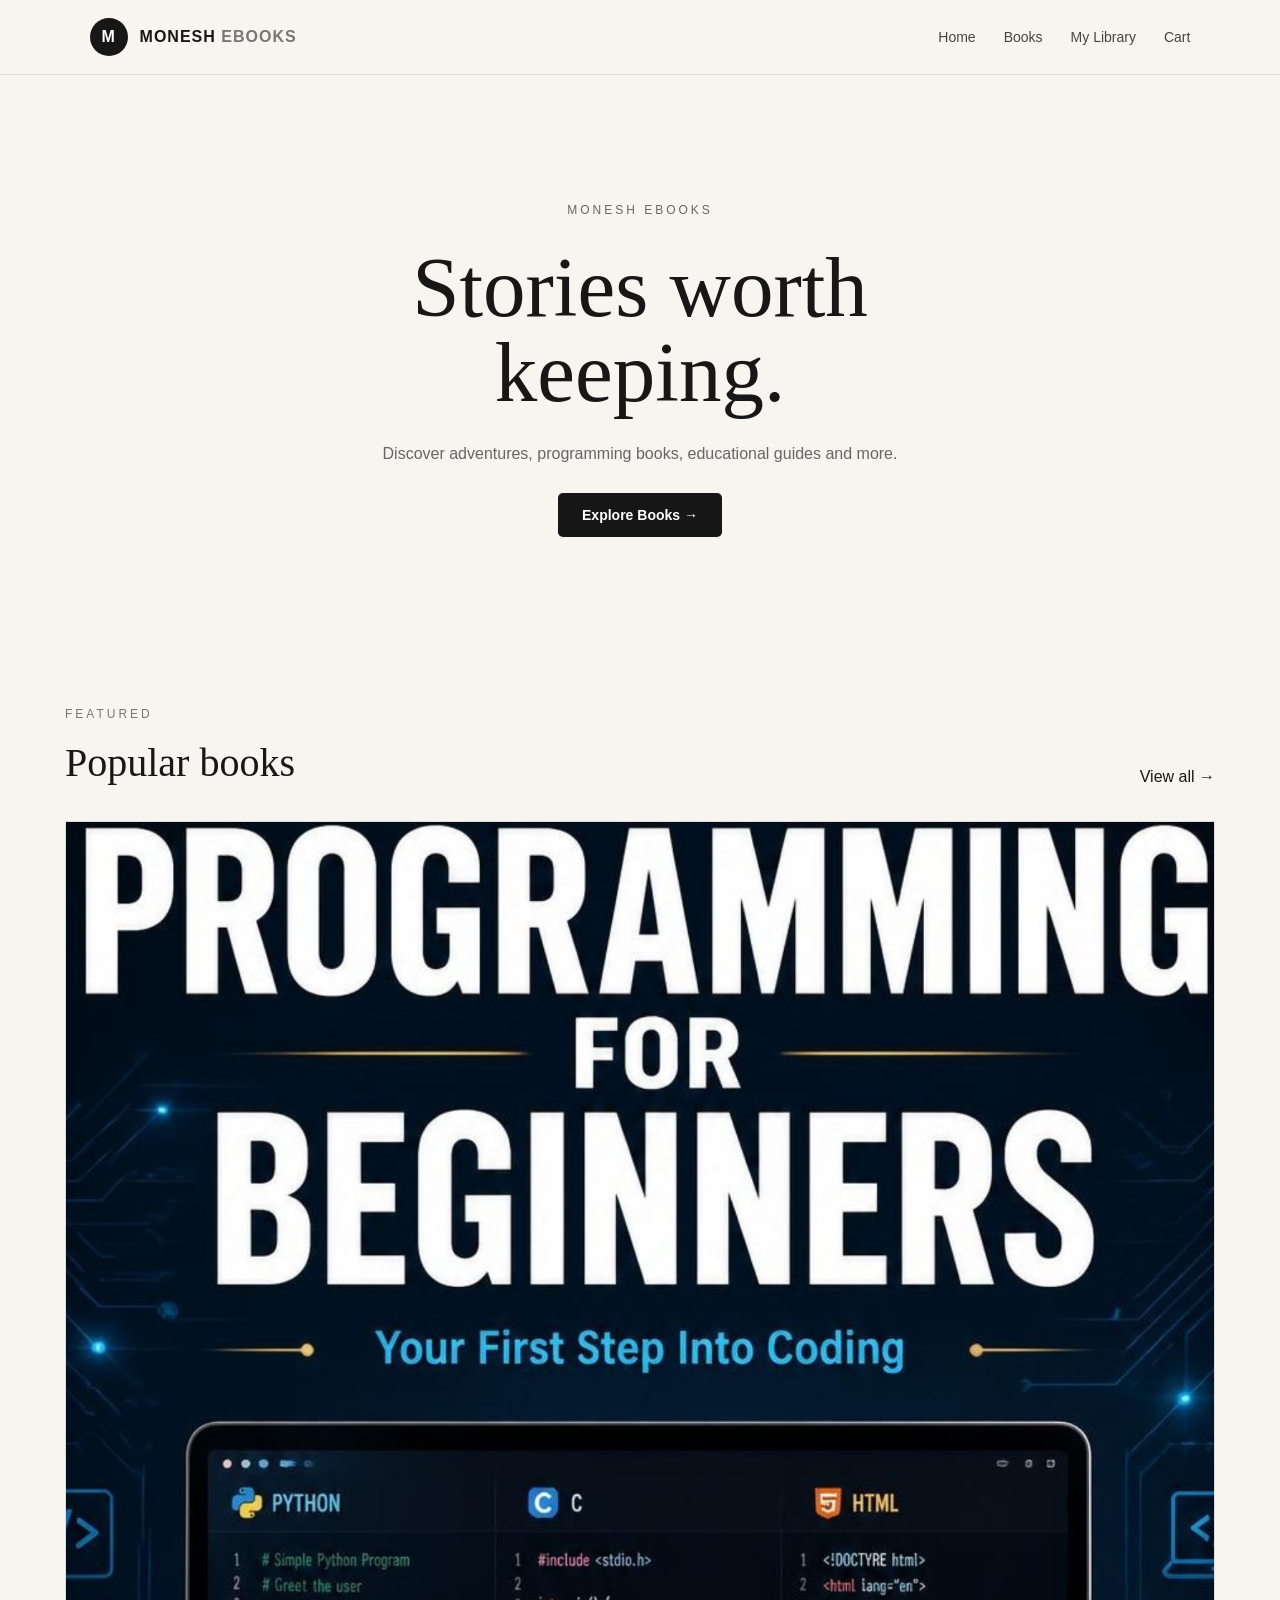
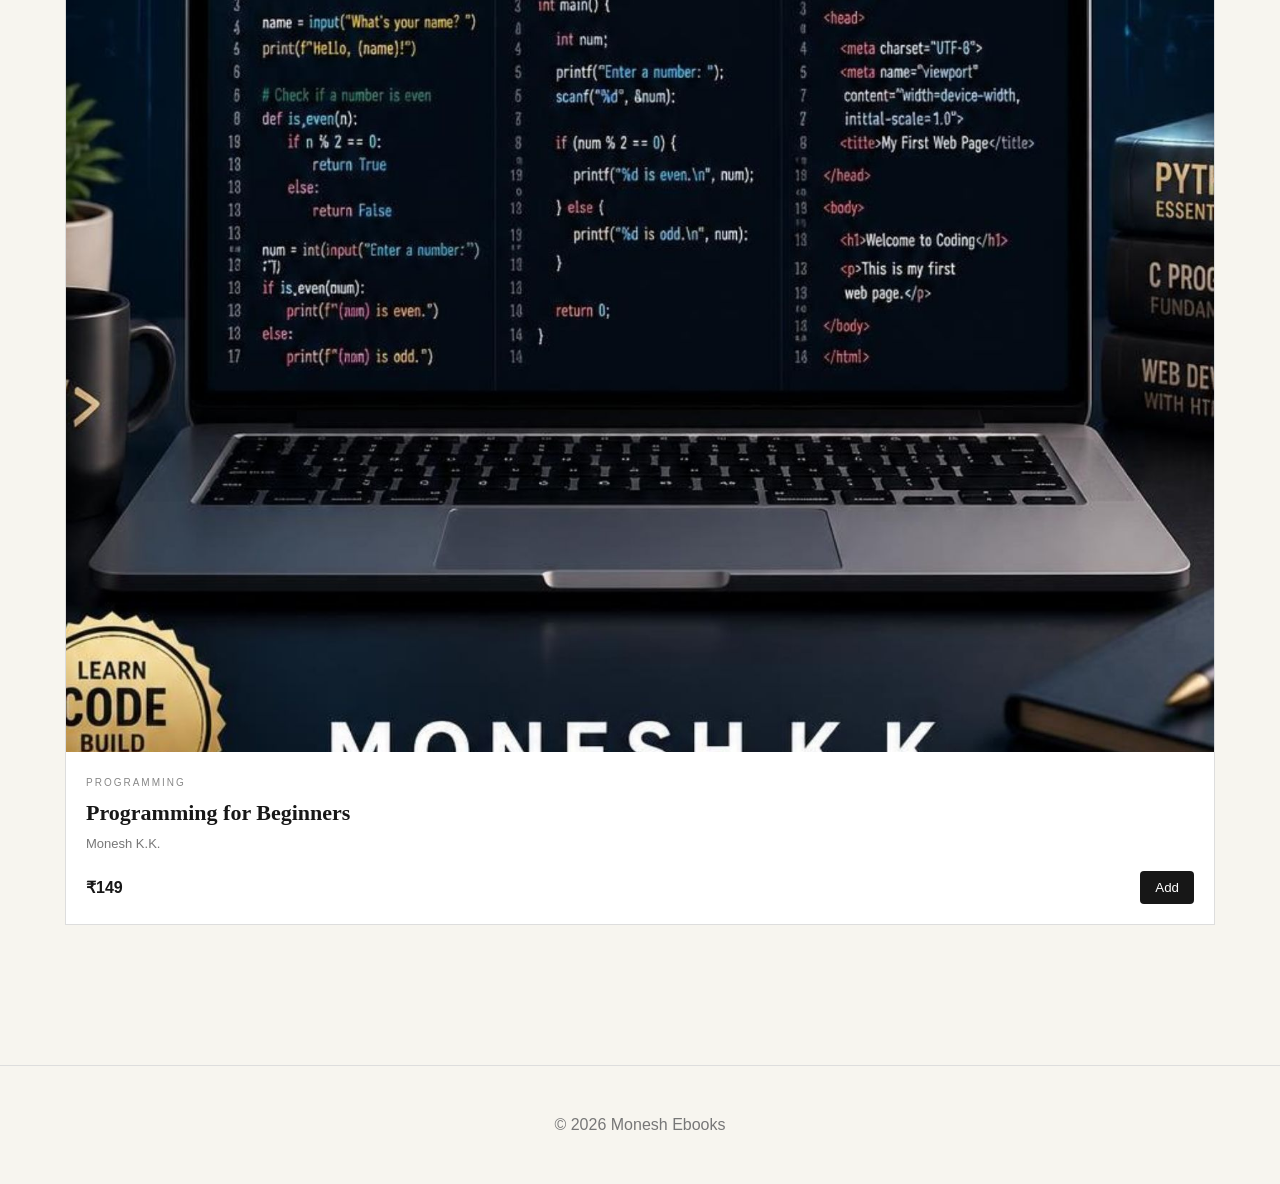
==== index.html @ e044502a "Initial commit" ====
<!DOCTYPE html>

<html lang="en">

<head>

    <meta charset="UTF-8">

    <meta
        name="viewport"
        content="width=device-width, initial-scale=1.0"
    >

    <title>Monesh Ebooks</title>

    <link rel="stylesheet" href="css/style.css">

</head>


<body>


<header class="header">

    <a
        href="index.html"
        class="brand"
    >

        <span class="brand-mark">
            M
        </span>

        <span>
            MONESH <b>EBOOKS</b>
        </span>

    </a>


    <nav class="nav">

    <a href="index.html">
        Home
    </a>

    <a href="books.html">
        Books
    </a>

    <a href="library.html">
        My Library
    </a>

    <a href="cart.html">
        Cart
    </a>

</nav>

</header>


<main>


<section class="hero">

    <div class="container">

        <p class="kicker">
            MONESH EBOOKS
        </p>

        <h1>
            Stories worth<br>
            keeping.
        </h1>

        <p>
            Discover adventures, programming books,
            educational guides and more.
        </p>

        <a
            href="books.html"
            class="btn btn-dark"
        >
            Explore Books →
        </a>

    </div>

</section>


<section class="section">

    <div class="container">

        <div class="section-heading">

            <div>

                <p class="kicker">
                    FEATURED
                </p>

                <h2>
                    Popular books
                </h2>

            </div>

            <a href="books.html">
                View all →
            </a>

        </div>


        <div
            class="book-grid"
            id="featuredBooks"
        ></div>

    </div>

</section>


</main>


<footer class="footer">

    © 2026 Monesh Ebooks

</footer>


<script src="js/data.js"></script>

<script src="js/app.js"></script>


<script>

const featured =
    document.getElementById(
        "featuredBooks"
    );


books
    .slice(0, 4)
    .forEach(book => {

        featured.innerHTML +=
            createBookCard(book);

    });

</script>


</body>

</html>
---- css/style.css ----
* {
    margin: 0;
    padding: 0;
    box-sizing: border-box;
}


body {
    font-family: Arial, Helvetica, sans-serif;
    background: #f7f5ef;
    color: #171717;
}


a {
    text-decoration: none;
    color: inherit;
}


img {
    max-width: 100%;
    display: block;
}


.header {
    height: 75px;
    padding: 0 7%;
    display: flex;
    align-items: center;
    justify-content: space-between;

    background: #f7f5ef;

    border-bottom: 1px solid #ddd;
}


.brand {
    display: flex;
    align-items: center;
    gap: 12px;

    font-size: 16px;
    font-weight: 700;
    letter-spacing: 1px;
}


.brand-mark {
    width: 38px;
    height: 38px;

    display: grid;
    place-items: center;

    background: #171717;
    color: white;

    border-radius: 50%;
}


.brand b {
    color: #777;
}


.nav {
    display: flex;
    gap: 28px;
}


.nav a {
    font-size: 14px;
    color: #444;
}


.nav a:hover {
    color: #000;
}


.container {
    width: min(1150px, 90%);
    margin: auto;
}


.hero {
    padding: 100px 0;
    text-align: center;
}


.kicker {
    font-size: 12px;
    letter-spacing: 3px;
    color: #777;
    margin-bottom: 18px;
}


.hero h1 {
    font-family: Georgia, serif;
    font-size: clamp(45px, 7vw, 85px);
    font-weight: 500;
    line-height: 1;
}


.hero p {
    max-width: 600px;
    margin: 25px auto;
    color: #666;
    line-height: 1.7;
}


.btn {
    display: inline-block;
    padding: 14px 24px;

    border-radius: 5px;

    font-weight: 700;
    font-size: 14px;
}


.btn-dark {
    background: #171717;
    color: white;
}


.btn-light {
    border: 1px solid #ccc;
}


.section {
    padding: 70px 0;
}


.section-heading {
    display: flex;
    justify-content: space-between;
    align-items: end;
    margin-bottom: 35px;
}


.section-heading h2 {
    font-family: Georgia, serif;
    font-size: 40px;
    font-weight: 500;
}


.book-grid {
    display: grid;
    grid-template-columns:
        repeat(auto-fit, minmax(220px, 1fr));

    gap: 30px;
}


.book-card {
    background: white;
    border: 1px solid #ddd;

    transition:
        transform .2s,
        box-shadow .2s;
}


.book-card:hover {
    transform: translateY(-5px);

    box-shadow:
        0 15px 35px rgba(0,0,0,.08);
}


.book-card img {
    width: 100%;
    aspect-ratio: 3 / 4;
    object-fit: cover;
}


.book-info {
    padding: 20px;
}


.category {
    font-size: 10px;
    letter-spacing: 2px;
    text-transform: uppercase;
    color: #888;
}


.book-info h3 {
    font-family: Georgia, serif;
    font-size: 22px;
    margin: 10px 0;
}


.book-info p {
    color: #777;
    font-size: 13px;
}


.book-bottom {
    margin-top: 20px;

    display: flex;
    justify-content: space-between;
    align-items: center;
}


.book-bottom button {
    background: #171717;
    color: white;

    border: none;

    padding: 9px 15px;

    cursor: pointer;

    border-radius: 4px;
}


.page {
    padding: 70px 0;
    min-height: 70vh;
}


.page h1 {
    font-family: Georgia, serif;
    font-size: 55px;
    margin-bottom: 40px;
}


.book-detail {
    display: grid;

    grid-template-columns:
        350px 1fr;

    gap: 60px;
}


.book-detail img {
    width: 100%;
}


.book-detail h1 {
    margin-bottom: 15px;
}


.book-description {
    color: #666;
    line-height: 1.8;
    margin: 25px 0;
}


.price {
    font-size: 32px;
    font-weight: 700;
    margin: 25px 0;
}


.payment-page {
    max-width: 900px;
    margin: auto;
    padding: 70px 20px;
}


.payment-box {
    display: grid;

    grid-template-columns:
        1fr 1fr;

    gap: 40px;

    background: white;

    padding: 40px;

    border: 1px solid #ddd;
}


.payment-book {
    padding-right: 40px;
    border-right: 1px solid #ddd;
}


.payment-book h2 {
    font-family: Georgia, serif;
    font-size: 35px;
    margin: 15px 0;
}


.amount {
    font-size: 35px;
    font-weight: 700;
    margin: 20px 0;
}


.qr-box {
    text-align: center;
}


.qr-box img {
    width: 270px;
    height: 270px;

    object-fit: contain;

    margin: 20px auto;

    border: 8px solid white;

    box-shadow:
        0 10px 30px rgba(0,0,0,.12);
}


.upi-id {
    background: #f1efe8;

    padding: 13px;

    font-size: 13px;

    border-radius: 5px;
}


.payment-form {
    margin-top: 25px;
}


.payment-form label {
    display: block;

    text-align: left;

    font-size: 13px;

    margin-bottom: 8px;
}


.payment-form input {
    width: 100%;

    padding: 14px;

    border: 1px solid #ccc;

    border-radius: 5px;

    margin-bottom: 15px;
}


.payment-form button {
    width: 100%;

    padding: 14px;

    background: #171717;

    color: white;

    border: none;

    border-radius: 5px;

    cursor: pointer;

    font-weight: 700;
}


.cart-item {
    background: white;

    padding: 20px;

    margin-bottom: 15px;

    border: 1px solid #ddd;

    display: flex;

    align-items: center;

    gap: 20px;
}


.cart-item img {
    width: 90px;
    height: 120px;

    object-fit: cover;
}


.cart-total {
    margin-top: 30px;

    padding: 25px;

    background: white;

    border: 1px solid #ddd;

    text-align: right;
}


.empty {
    text-align: center;

    padding: 70px 20px;

    color: #777;
}


.footer {
    padding: 50px 7%;

    border-top: 1px solid #ddd;

    margin-top: 70px;

    color: #777;

    text-align: center;
}


@media(max-width:700px) {

    .header {
        padding: 0 5%;
    }


    .nav {
        display: none;
    }


    .hero {
        padding: 70px 0;
    }


    .book-detail {
        grid-template-columns: 1fr;
    }


    .payment-box {
        grid-template-columns: 1fr;
    }


    .payment-book {
        border-right: none;

        border-bottom: 1px solid #ddd;

        padding-right: 0;

        padding-bottom: 30px;
    }


    .page h1 {
        font-size: 42px;
    }

}
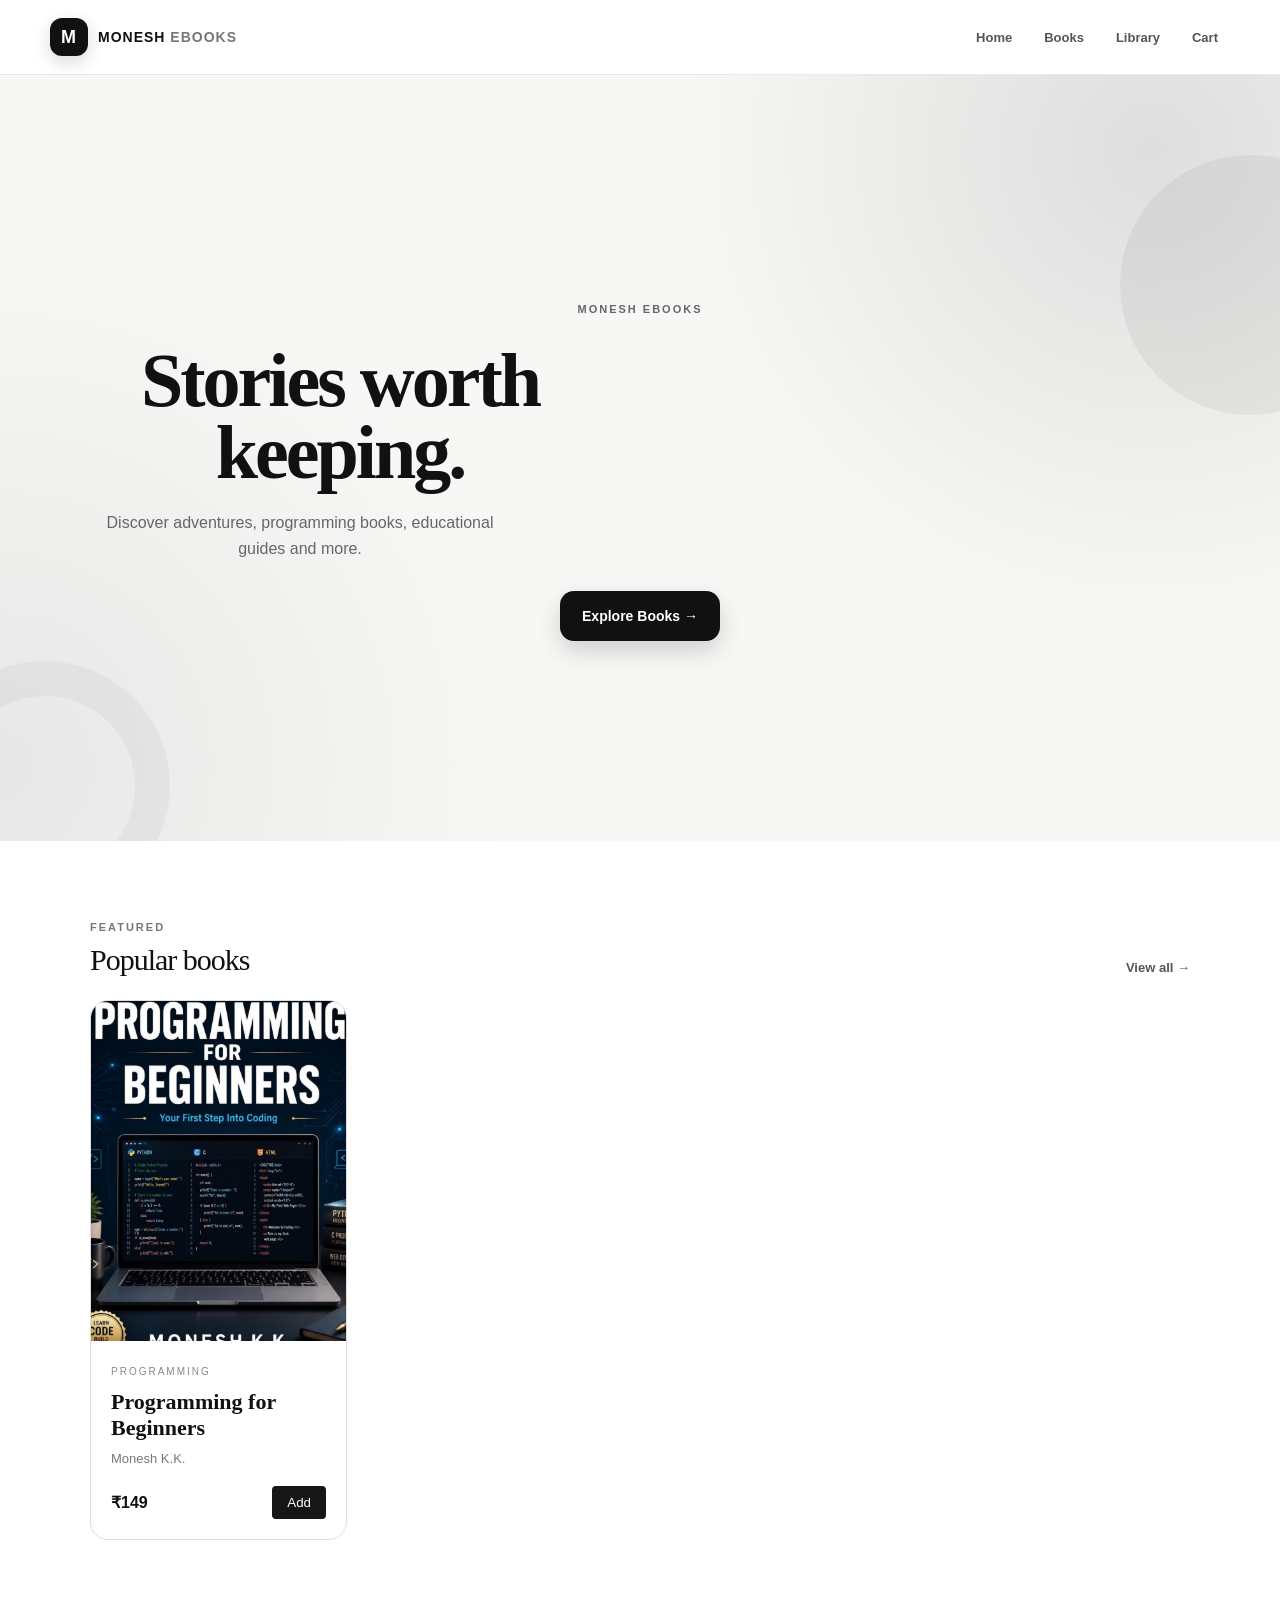
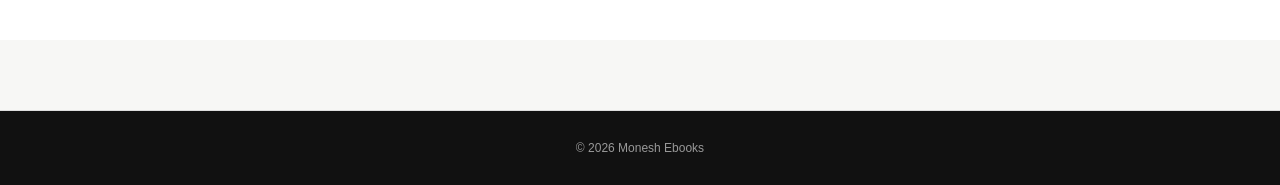
==== commit 8f8b205a: "Update index.html" ====
--- a/index.html
+++ b/index.html
@@ -1,5 +1,4 @@
 <!DOCTYPE html>
-
 <html lang="en">
 
 <head>
@@ -8,18 +7,562 @@
 
     <meta
         name="viewport"
-        content="width=device-width, initial-scale=1.0"
+        content="width=device-width, initial-scale=1.0, maximum-scale=1.0, user-scalable=no"
     >
 
+    <meta
+        name="theme-color"
+        content="#111111"
+    >
+
+    <meta
+        name="description"
+        content="Monesh Ebooks - Discover stories, programming books, educational guides and more."
+    >
+
     <title>Monesh Ebooks</title>
 
     <link rel="stylesheet" href="css/style.css">
 
+    <style>
+
+        /* ================================
+           MOBILE-FIRST HOME PAGE
+        ================================= */
+
+        * {
+            box-sizing: border-box;
+        }
+
+        html {
+            scroll-behavior: smooth;
+        }
+
+        body {
+            margin: 0;
+            font-family:
+                Inter,
+                -apple-system,
+                BlinkMacSystemFont,
+                "Segoe UI",
+                sans-serif;
+
+            background: #f7f7f5;
+            color: #111;
+        }
+
+        a {
+            text-decoration: none;
+            color: inherit;
+        }
+
+        img {
+            max-width: 100%;
+            display: block;
+        }
+
+
+        /* ================================
+           HEADER
+        ================================= */
+
+        .header {
+            position: sticky;
+            top: 0;
+            z-index: 1000;
+
+            width: 100%;
+
+            display: flex;
+            align-items: center;
+            justify-content: space-between;
+
+            padding: 14px 18px;
+
+            background: rgba(255, 255, 255, 0.92);
+
+            backdrop-filter: blur(18px);
+            -webkit-backdrop-filter: blur(18px);
+
+            border-bottom: 1px solid #e9e9e9;
+        }
+
+
+        .brand {
+            display: flex;
+            align-items: center;
+            gap: 10px;
+
+            font-size: 14px;
+            font-weight: 800;
+            letter-spacing: 1px;
+        }
+
+
+        .brand b {
+            font-weight: 900;
+        }
+
+
+        .brand-mark {
+            width: 38px;
+            height: 38px;
+
+            display: flex;
+            align-items: center;
+            justify-content: center;
+
+            background: #111;
+            color: white;
+
+            border-radius: 12px;
+
+            font-size: 18px;
+            font-weight: 900;
+
+            box-shadow:
+                0 6px 18px rgba(0, 0, 0, 0.15);
+        }
+
+
+        /* ================================
+           NAVIGATION
+        ================================= */
+
+        .nav {
+            display: flex;
+            align-items: center;
+            gap: 5px;
+        }
+
+
+        .nav a {
+            display: none;
+
+            padding: 9px 12px;
+
+            border-radius: 10px;
+
+            font-size: 13px;
+            font-weight: 600;
+
+            color: #555;
+
+            transition: 0.2s ease;
+        }
+
+
+        .nav a:hover {
+            background: #f0f0f0;
+            color: #111;
+        }
+
+
+        /* Show only important mobile links */
+
+        .nav a:nth-child(1),
+        .nav a:nth-child(2) {
+            display: block;
+        }
+
+
+        /* ================================
+           HERO
+        ================================= */
+
+        .hero {
+            position: relative;
+
+            overflow: hidden;
+
+            min-height: 520px;
+
+            display: flex;
+            align-items: center;
+
+            background:
+                radial-gradient(
+                    circle at 90% 10%,
+                    #dedede 0,
+                    transparent 35%
+                ),
+                radial-gradient(
+                    circle at 0% 90%,
+                    #e7e7e7 0,
+                    transparent 35%
+                ),
+                #f7f7f5;
+        }
+
+
+        .hero::before {
+            content: "";
+
+            position: absolute;
+
+            width: 260px;
+            height: 260px;
+
+            right: -100px;
+            top: 80px;
+
+            border-radius: 50%;
+
+            background: #111;
+
+            opacity: 0.05;
+        }
+
+
+        .hero::after {
+            content: "";
+
+            position: absolute;
+
+            width: 180px;
+            height: 180px;
+
+            left: -80px;
+            bottom: -70px;
+
+            border-radius: 50%;
+
+            border: 35px solid #111;
+
+            opacity: 0.04;
+        }
+
+
+        .hero .container {
+            position: relative;
+            z-index: 2;
+
+            width: 100%;
+
+            padding: 60px 22px;
+        }
+
+
+        .kicker {
+            margin: 0 0 12px;
+
+            font-size: 11px;
+            font-weight: 900;
+
+            letter-spacing: 2px;
+
+            color: #777;
+        }
+
+
+        .hero h1 {
+            margin: 0;
+
+            max-width: 500px;
+
+            font-size: clamp(44px, 12vw, 76px);
+
+            line-height: 0.95;
+
+            letter-spacing: -3px;
+
+            font-weight: 900;
+        }
+
+
+        .hero p:not(.kicker) {
+            max-width: 420px;
+
+            margin: 22px 0 28px;
+
+            font-size: 16px;
+
+            line-height: 1.65;
+
+            color: #666;
+        }
+
+
+        /* ================================
+           BUTTON
+        ================================= */
+
+        .btn {
+            display: inline-flex;
+
+            align-items: center;
+            justify-content: center;
+
+            min-height: 50px;
+
+            padding: 0 22px;
+
+            border-radius: 14px;
+
+            font-size: 14px;
+            font-weight: 800;
+
+            transition:
+                transform 0.2s ease,
+                box-shadow 0.2s ease;
+        }
+
+
+        .btn-dark {
+            background: #111;
+            color: #fff;
+
+            box-shadow:
+                0 10px 25px rgba(0, 0, 0, 0.16);
+        }
+
+
+        .btn:active {
+            transform: scale(0.96);
+        }
+
+
+        /* ================================
+           SECTION
+        ================================= */
+
+        .section {
+            padding: 55px 0 70px;
+
+            background: #fff;
+        }
+
+
+        .container {
+            width: 100%;
+            max-width: 1200px;
+
+            margin: auto;
+
+            padding-left: 18px;
+            padding-right: 18px;
+        }
+
+
+        .section-heading {
+            display: flex;
+
+            align-items: flex-end;
+            justify-content: space-between;
+
+            gap: 15px;
+
+            margin-bottom: 25px;
+        }
+
+
+        .section-heading h2 {
+            margin: 0;
+
+            font-size: 30px;
+
+            letter-spacing: -1px;
+
+            line-height: 1;
+        }
+
+
+        .section-heading > a {
+            flex-shrink: 0;
+
+            font-size: 13px;
+            font-weight: 800;
+
+            color: #555;
+        }
+
+
+        /* ================================
+           BOOK GRID
+        ================================= */
+
+        .book-grid {
+            display: grid;
+
+            grid-template-columns:
+                repeat(2, minmax(0, 1fr));
+
+            gap: 14px;
+        }
+
+
+        /* ================================
+           BOOK CARD
+        ================================= */
+
+        .book-grid > * {
+            min-width: 0;
+
+            border-radius: 18px;
+
+            overflow: hidden;
+
+            transition:
+                transform 0.25s ease,
+                box-shadow 0.25s ease;
+        }
+
+
+        .book-grid > *:active {
+            transform: scale(0.97);
+        }
+
+
+        /* ================================
+           FOOTER
+        ================================= */
+
+        .footer {
+            padding: 30px 18px;
+
+            text-align: center;
+
+            background: #111;
+
+            color: #999;
+
+            font-size: 12px;
+        }
+
+
+        /* ================================
+           TABLET
+        ================================= */
+
+        @media (min-width: 600px) {
+
+            .header {
+                padding: 16px 28px;
+            }
+
+            .nav {
+                gap: 8px;
+            }
+
+            .nav a {
+                display: block;
+            }
+
+            .hero {
+                min-height: 600px;
+            }
+
+            .hero .container {
+                padding: 80px 35px;
+            }
+
+            .container {
+                padding-left: 28px;
+                padding-right: 28px;
+            }
+
+            .book-grid {
+                grid-template-columns:
+                    repeat(3, minmax(0, 1fr));
+
+                gap: 20px;
+            }
+
+        }
+
+
+        /* ================================
+           DESKTOP
+        ================================= */
+
+        @media (min-width: 900px) {
+
+            .header {
+                padding: 18px 50px;
+            }
+
+            .hero .container {
+                padding: 100px 50px;
+            }
+
+            .container {
+                padding-left: 50px;
+                padding-right: 50px;
+            }
+
+            .book-grid {
+                grid-template-columns:
+                    repeat(4, minmax(0, 1fr));
+
+                gap: 24px;
+            }
+
+            .section {
+                padding-top: 80px;
+                padding-bottom: 100px;
+            }
+
+        }
+
+
+        /* ================================
+           SMALL PHONES
+        ================================= */
+
+        @media (max-width: 380px) {
+
+            .header {
+                padding: 12px 14px;
+            }
+
+            .brand {
+                font-size: 12px;
+            }
+
+            .brand-mark {
+                width: 34px;
+                height: 34px;
+            }
+
+            .nav a {
+                padding: 8px;
+                font-size: 12px;
+            }
+
+            .hero .container {
+                padding: 55px 18px;
+            }
+
+            .hero h1 {
+                font-size: 43px;
+                letter-spacing: -2px;
+            }
+
+            .hero p:not(.kicker) {
+                font-size: 14px;
+            }
+
+            .section-heading h2 {
+                font-size: 26px;
+            }
+
+            .book-grid {
+                gap: 10px;
+            }
+
+        }
+
+    </style>
+
 </head>
 
 
 <body>
 
+
+<!-- ================================
+     HEADER
+================================= -->
 
 <header class="header">
 
@@ -41,104 +584,128 @@
 
     <nav class="nav">
 
-    <a href="index.html">
-        Home
-    </a>
-
-    <a href="books.html">
-        Books
-    </a>
-
-    <a href="library.html">
-        My Library
-    </a>
-
-    <a href="cart.html">
-        Cart
-    </a>
-
-</nav>
+        <a href="index.html">
+            Home
+        </a>
+
+        <a href="books.html">
+            Books
+        </a>
+
+        <a href="library.html">
+            Library
+        </a>
+
+        <a href="cart.html">
+            Cart
+        </a>
+
+    </nav>
 
 </header>
 
 
+<!-- ================================
+     MAIN
+================================= -->
+
 <main>
 
 
-<section class="hero">
-
-    <div class="container">
-
-        <p class="kicker">
-            MONESH EBOOKS
-        </p>
-
-        <h1>
-            Stories worth<br>
-            keeping.
-        </h1>
-
-        <p>
-            Discover adventures, programming books,
-            educational guides and more.
-        </p>
-
-        <a
-            href="books.html"
-            class="btn btn-dark"
-        >
-            Explore Books →
-        </a>
-
-    </div>
-
-</section>
-
-
-<section class="section">
-
-    <div class="container">
-
-        <div class="section-heading">
-
-            <div>
-
-                <p class="kicker">
-                    FEATURED
-                </p>
-
-                <h2>
-                    Popular books
-                </h2>
+    <!-- HERO -->
+
+    <section class="hero">
+
+        <div class="container">
+
+            <p class="kicker">
+                MONESH EBOOKS
+            </p>
+
+
+            <h1>
+                Stories worth<br>
+                keeping.
+            </h1>
+
+
+            <p>
+                Discover adventures, programming books,
+                educational guides and more.
+            </p>
+
+
+            <a
+                href="books.html"
+                class="btn btn-dark"
+            >
+                Explore Books →
+            </a>
+
+        </div>
+
+    </section>
+
+
+
+    <!-- FEATURED BOOKS -->
+
+    <section class="section">
+
+        <div class="container">
+
+
+            <div class="section-heading">
+
+                <div>
+
+                    <p class="kicker">
+                        FEATURED
+                    </p>
+
+                    <h2>
+                        Popular books
+                    </h2>
+
+                </div>
+
+
+                <a href="books.html">
+                    View all →
+                </a>
 
             </div>
 
-            <a href="books.html">
-                View all →
-            </a>
+
+            <div
+                class="book-grid"
+                id="featuredBooks"
+            ></div>
+
 
         </div>
 
-
-        <div
-            class="book-grid"
-            id="featuredBooks"
-        ></div>
-
-    </div>
-
-</section>
+    </section>
 
 
 </main>
 
 
+<!-- ================================
+     FOOTER
+================================= -->
+
 <footer class="footer">
 
     © 2026 Monesh Ebooks
 
 </footer>
 
+
+
+<!-- ================================
+     JAVASCRIPT
+================================= -->
 
 <script src="js/data.js"></script>
 
@@ -153,18 +720,25 @@
     );
 
 
-books
-    .slice(0, 4)
-    .forEach(book => {
-
-        featured.innerHTML +=
-            createBookCard(book);
-
-    });
+if (
+    typeof books !== "undefined" &&
+    typeof createBookCard === "function"
+) {
+
+    books
+        .slice(0, 4)
+        .forEach(book => {
+
+            featured.innerHTML +=
+                createBookCard(book);
+
+        });
+
+}
 
 </script>
 
 
 </body>
 
-</html>+</html>
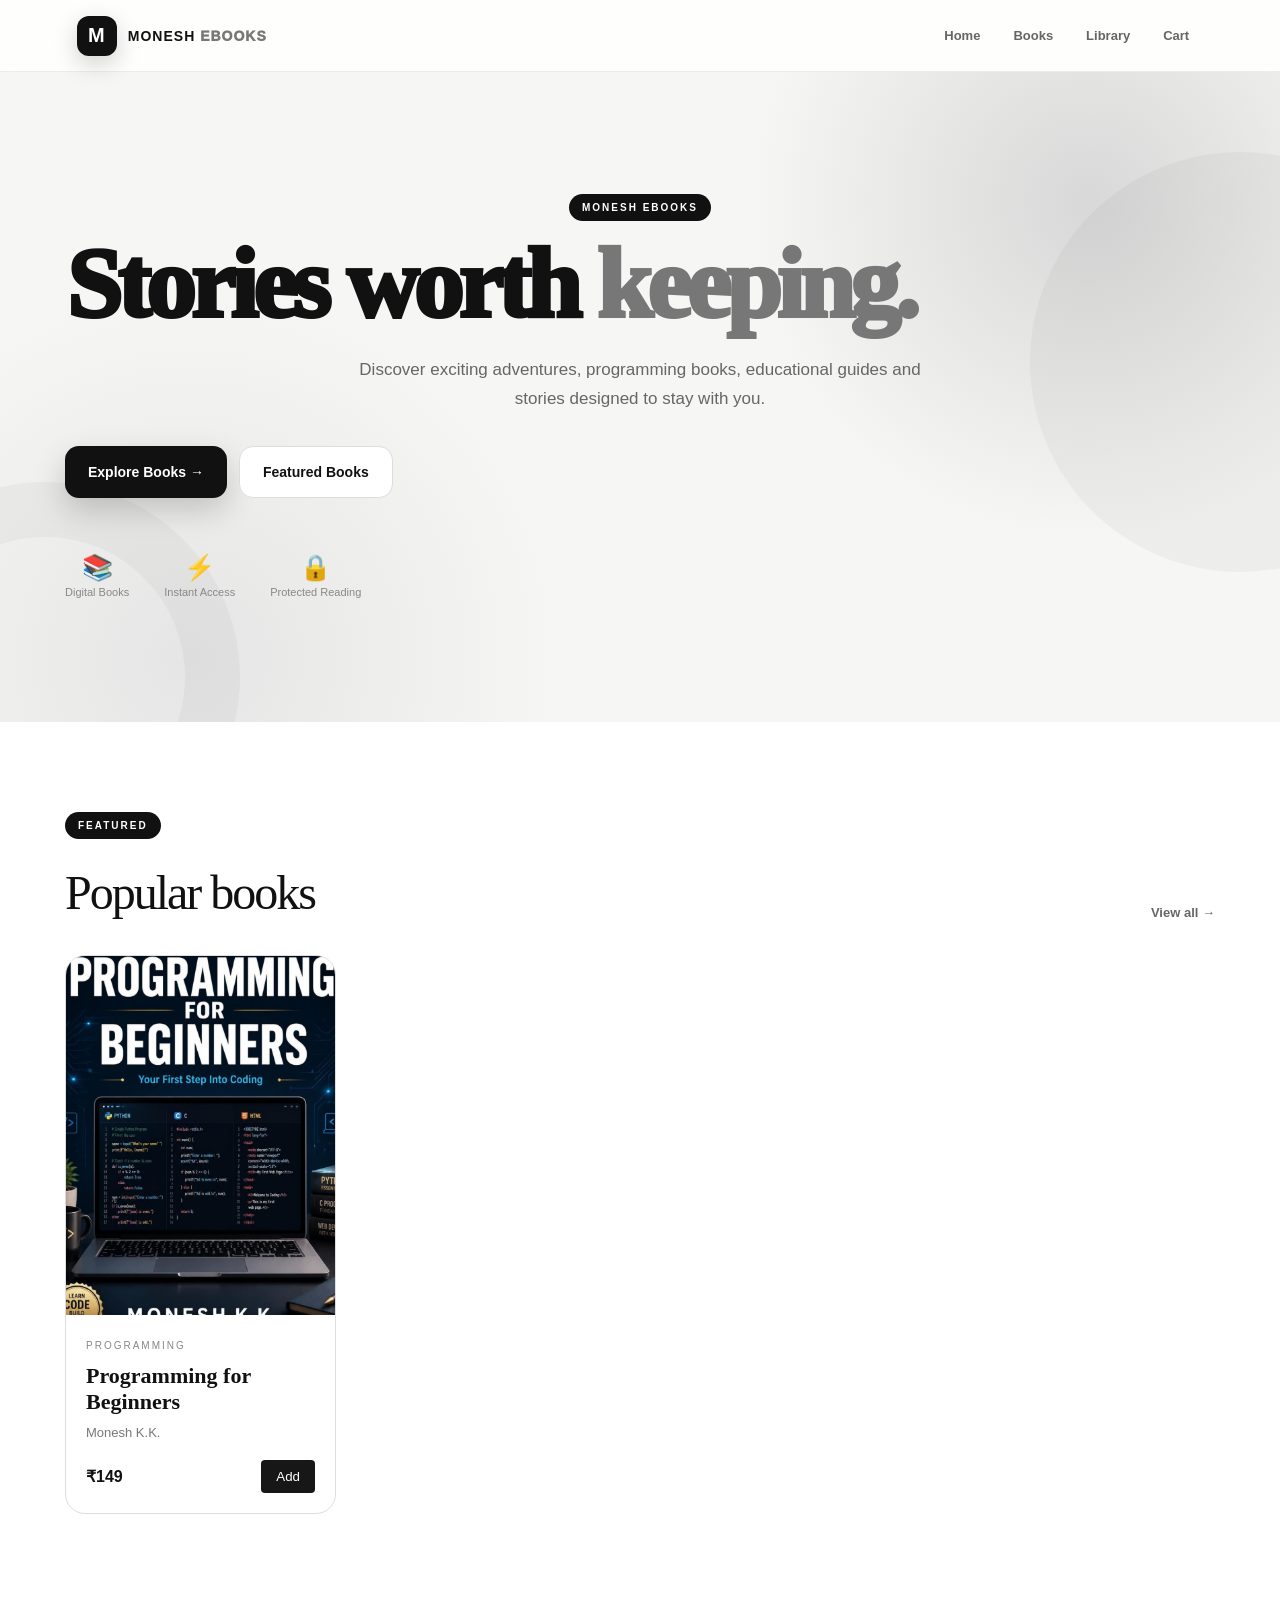
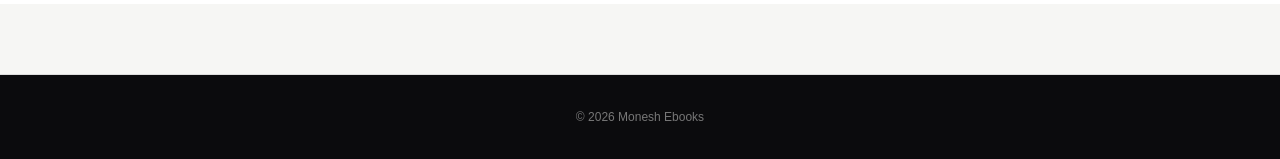
==== commit 8a4590ad: "Update index.html" ====
--- a/index.html
+++ b/index.html
@@ -7,30 +7,27 @@
 
     <meta
         name="viewport"
-        content="width=device-width, initial-scale=1.0, maximum-scale=1.0, user-scalable=no"
+        content="width=device-width, initial-scale=1.0"
     >
 
     <meta
         name="theme-color"
-        content="#111111"
+        content="#0b0b0d"
     >
 
-    <meta
-        name="description"
-        content="Monesh Ebooks - Discover stories, programming books, educational guides and more."
-    >
-
     <title>Monesh Ebooks</title>
 
     <link rel="stylesheet" href="css/style.css">
 
     <style>
 
-        /* ================================
-           MOBILE-FIRST HOME PAGE
-        ================================= */
+        /* =========================
+           RESET
+        ========================= */
 
         * {
+            margin: 0;
+            padding: 0;
             box-sizing: border-box;
         }
 
@@ -39,7 +36,6 @@
         }
 
         body {
-            margin: 0;
             font-family:
                 Inter,
                 -apple-system,
@@ -47,8 +43,9 @@
                 "Segoe UI",
                 sans-serif;
 
-            background: #f7f7f5;
+            background: #f6f6f4;
             color: #111;
+            overflow-x: hidden;
         }
 
         a {
@@ -56,42 +53,37 @@
             color: inherit;
         }
 
-        img {
-            max-width: 100%;
-            display: block;
-        }
-
-
-        /* ================================
+
+        /* =========================
            HEADER
-        ================================= */
+        ========================= */
 
         .header {
             position: sticky;
             top: 0;
             z-index: 1000;
 
-            width: 100%;
+            height: 72px;
 
             display: flex;
             align-items: center;
             justify-content: space-between;
 
-            padding: 14px 18px;
-
-            background: rgba(255, 255, 255, 0.92);
-
-            backdrop-filter: blur(18px);
-            -webkit-backdrop-filter: blur(18px);
-
-            border-bottom: 1px solid #e9e9e9;
+            padding: 0 6%;
+
+            background: rgba(255,255,255,0.82);
+
+            backdrop-filter: blur(20px);
+            -webkit-backdrop-filter: blur(20px);
+
+            border-bottom: 1px solid rgba(0,0,0,0.07);
         }
 
 
         .brand {
             display: flex;
             align-items: center;
-            gap: 10px;
+            gap: 11px;
 
             font-size: 14px;
             font-weight: 800;
@@ -99,35 +91,35 @@
         }
 
 
-        .brand b {
-            font-weight: 900;
-        }
-
-
         .brand-mark {
-            width: 38px;
-            height: 38px;
+            width: 40px;
+            height: 40px;
 
             display: flex;
             align-items: center;
             justify-content: center;
 
+            border-radius: 12px;
+
             background: #111;
             color: white;
 
-            border-radius: 12px;
-
-            font-size: 18px;
+            font-size: 20px;
             font-weight: 900;
 
             box-shadow:
-                0 6px 18px rgba(0, 0, 0, 0.15);
-        }
-
-
-        /* ================================
-           NAVIGATION
-        ================================= */
+                0 8px 25px rgba(0,0,0,0.18);
+        }
+
+
+        .brand b {
+            font-weight: 950;
+        }
+
+
+        /* =========================
+           NAV
+        ========================= */
 
         .nav {
             display: flex;
@@ -137,80 +129,73 @@
 
 
         .nav a {
-            display: none;
-
-            padding: 9px 12px;
+            padding: 10px 14px;
 
             border-radius: 10px;
 
+            color: #666;
+
             font-size: 13px;
-            font-weight: 600;
-
-            color: #555;
-
-            transition: 0.2s ease;
+            font-weight: 700;
+
+            transition: 0.25s;
         }
 
 
         .nav a:hover {
-            background: #f0f0f0;
-            color: #111;
-        }
-
-
-        /* Show only important mobile links */
-
-        .nav a:nth-child(1),
-        .nav a:nth-child(2) {
-            display: block;
-        }
-
-
-        /* ================================
+            background: #111;
+            color: white;
+            transform: translateY(-2px);
+        }
+
+
+        /* =========================
            HERO
-        ================================= */
+        ========================= */
 
         .hero {
             position: relative;
 
-            overflow: hidden;
-
-            min-height: 520px;
+            min-height: 650px;
 
             display: flex;
             align-items: center;
 
+            overflow: hidden;
+
             background:
                 radial-gradient(
-                    circle at 90% 10%,
-                    #dedede 0,
-                    transparent 35%
+                    circle at 85% 20%,
+                    #d8d8d8,
+                    transparent 28%
                 ),
                 radial-gradient(
-                    circle at 0% 90%,
-                    #e7e7e7 0,
-                    transparent 35%
+                    circle at 15% 90%,
+                    #e5e5e5,
+                    transparent 30%
                 ),
-                #f7f7f5;
-        }
-
+                #f6f6f4;
+        }
+
+
+        /* Decorative circles */
 
         .hero::before {
             content: "";
 
             position: absolute;
 
-            width: 260px;
-            height: 260px;
-
-            right: -100px;
+            width: 420px;
+            height: 420px;
+
+            right: -170px;
             top: 80px;
 
             border-radius: 50%;
 
             background: #111;
 
-            opacity: 0.05;
+            opacity: 0.035;
         }
 
 
@@ -219,335 +204,502 @@
 
             position: absolute;
 
-            width: 180px;
-            height: 180px;
-
-            left: -80px;
-            bottom: -70px;
+            width: 280px;
+            height: 280px;
+
+            left: -150px;
+            bottom: -150px;
+
+            border: 55px solid #111;
 
             border-radius: 50%;
 
-            border: 35px solid #111;
-
-            opacity: 0.04;
-        }
-
-
-        .hero .container {
+            opacity: 0.035;
+        }
+
+
+        .hero-content {
             position: relative;
             z-index: 2;
 
-            width: 100%;
-
-            padding: 60px 22px;
+            width: min(1150px, 90%);
+
+            margin: auto;
         }
 
 
         .kicker {
-            margin: 0 0 12px;
-
-            font-size: 11px;
+            display: inline-block;
+
+            margin-bottom: 18px;
+
+            padding: 8px 13px;
+
+            border-radius: 100px;
+
+            background: #111;
+            color: white;
+
+            font-size: 10px;
             font-weight: 900;
 
             letter-spacing: 2px;
-
+        }
+
+
+        .hero h1 {
+            max-width: 850px;
+
+            font-size: clamp(
+                48px,
+                8vw,
+                100px
+            );
+
+            line-height: 0.92;
+
+            letter-spacing: -5px;
+
+            font-weight: 950;
+        }
+
+
+        .hero h1 span {
             color: #777;
         }
 
 
-        .hero h1 {
-            margin: 0;
-
-            max-width: 500px;
-
-            font-size: clamp(44px, 12vw, 76px);
-
-            line-height: 0.95;
-
-            letter-spacing: -3px;
-
-            font-weight: 900;
-        }
-
-
-        .hero p:not(.kicker) {
-            max-width: 420px;
-
-            margin: 22px 0 28px;
-
-            font-size: 16px;
-
-            line-height: 1.65;
+        .hero-description {
+            max-width: 550px;
+
+            margin-top: 28px;
 
             color: #666;
-        }
-
-
-        /* ================================
-           BUTTON
-        ================================= */
+
+            font-size: 17px;
+
+            line-height: 1.7;
+        }
+
+
+        /* =========================
+           HERO BUTTONS
+        ========================= */
+
+        .hero-buttons {
+            display: flex;
+
+            align-items: center;
+
+            gap: 12px;
+
+            margin-top: 32px;
+        }
+
 
         .btn {
+            min-height: 52px;
+
             display: inline-flex;
 
             align-items: center;
             justify-content: center;
 
-            min-height: 50px;
-
-            padding: 0 22px;
+            padding: 0 23px;
 
             border-radius: 14px;
 
             font-size: 14px;
             font-weight: 800;
 
-            transition:
-                transform 0.2s ease,
-                box-shadow 0.2s ease;
+            transition: 0.25s;
         }
 
 
         .btn-dark {
             background: #111;
-            color: #fff;
+            color: white;
 
             box-shadow:
-                0 10px 25px rgba(0, 0, 0, 0.16);
-        }
-
-
-        .btn:active {
-            transform: scale(0.96);
-        }
-
-
-        /* ================================
-           SECTION
-        ================================= */
+                0 12px 30px rgba(0,0,0,0.18);
+        }
+
+
+        .btn-light {
+            background: white;
+            color: #111;
+
+            border: 1px solid #ddd;
+        }
+
+
+        .btn:hover {
+            transform: translateY(-3px);
+        }
+
+
+        /* =========================
+           STATS
+        ========================= */
+
+        .hero-stats {
+            display: flex;
+
+            gap: 35px;
+
+            margin-top: 55px;
+        }
+
+
+        .stat strong {
+            display: block;
+
+            font-size: 25px;
+            font-weight: 900;
+        }
+
+
+        .stat small {
+            color: #888;
+
+            font-size: 11px;
+        }
+
+
+        /* =========================
+           BOOK SECTION
+        ========================= */
 
         .section {
-            padding: 55px 0 70px;
-
-            background: #fff;
+            padding: 90px 0;
+
+            background: white;
         }
 
 
         .container {
-            width: 100%;
-            max-width: 1200px;
+            width: min(1150px, 90%);
 
             margin: auto;
-
-            padding-left: 18px;
-            padding-right: 18px;
         }
 
 
         .section-heading {
             display: flex;
 
-            align-items: flex-end;
+            align-items: end;
             justify-content: space-between;
 
-            gap: 15px;
-
-            margin-bottom: 25px;
+            margin-bottom: 35px;
         }
 
 
         .section-heading h2 {
-            margin: 0;
-
-            font-size: 30px;
-
-            letter-spacing: -1px;
-
-            line-height: 1;
+            margin-top: 8px;
+
+            font-size: clamp(
+                30px,
+                5vw,
+                48px
+            );
+
+            letter-spacing: -2px;
         }
 
 
         .section-heading > a {
-            flex-shrink: 0;
-
             font-size: 13px;
+
             font-weight: 800;
 
-            color: #555;
-        }
-
-
-        /* ================================
+            color: #666;
+        }
+
+
+        .section-heading > a:hover {
+            color: #111;
+        }
+
+
+        /* =========================
            BOOK GRID
-        ================================= */
+        ========================= */
 
         .book-grid {
             display: grid;
 
             grid-template-columns:
-                repeat(2, minmax(0, 1fr));
-
-            gap: 14px;
-        }
-
-
-        /* ================================
-           BOOK CARD
-        ================================= */
+                repeat(4, 1fr);
+
+            gap: 22px;
+        }
+
 
         .book-grid > * {
             min-width: 0;
 
-            border-radius: 18px;
+            border-radius: 20px;
 
             overflow: hidden;
 
             transition:
-                transform 0.25s ease,
-                box-shadow 0.25s ease;
-        }
-
-
-        .book-grid > *:active {
-            transform: scale(0.97);
-        }
-
-
-        /* ================================
+                transform .3s ease,
+                box-shadow .3s ease;
+        }
+
+
+        .book-grid > *:hover {
+            transform: translateY(-7px);
+
+            box-shadow:
+                0 18px 40px rgba(0,0,0,0.12);
+        }
+
+
+        /* =========================
            FOOTER
-        ================================= */
+        ========================= */
 
         .footer {
-            padding: 30px 18px;
+            padding: 35px 20px;
+
+            background: #0b0b0d;
+
+            color: #777;
 
             text-align: center;
 
-            background: #111;
-
-            color: #999;
-
             font-size: 12px;
         }
 
 
-        /* ================================
+        /* =========================
            TABLET
-        ================================= */
-
-        @media (min-width: 600px) {
+        ========================= */
+
+        @media (max-width: 900px) {
 
             .header {
-                padding: 16px 28px;
-            }
+                padding: 0 25px;
+            }
+
+            .hero {
+                min-height: 580px;
+            }
+
+            .hero h1 {
+                font-size: 70px;
+            }
+
+            .book-grid {
+                grid-template-columns:
+                    repeat(2, 1fr);
+            }
+
+        }
+
+
+        /* =========================
+           MOBILE
+        ========================= */
+
+        @media (max-width: 600px) {
+
+            .header {
+                height: 64px;
+
+                padding: 0 15px;
+            }
+
+
+            .brand {
+                font-size: 11px;
+
+                letter-spacing: .7px;
+            }
+
+
+            .brand-mark {
+                width: 36px;
+                height: 36px;
+
+                border-radius: 10px;
+
+                font-size: 17px;
+            }
+
+
+            /* Mobile navigation */
 
             .nav {
-                gap: 8px;
-            }
+                gap: 2px;
+            }
+
 
             .nav a {
-                display: block;
-            }
+                padding: 8px;
+
+                font-size: 11px;
+            }
+
+
+            .nav a:nth-child(3),
+            .nav a:nth-child(4) {
+                display: none;
+            }
+
+
+            /* Hero */
 
             .hero {
                 min-height: 600px;
-            }
-
-            .hero .container {
-                padding: 80px 35px;
-            }
+
+                align-items: center;
+            }
+
+
+            .hero-content {
+                width: 90%;
+            }
+
+
+            .kicker {
+                font-size: 9px;
+
+                padding: 7px 11px;
+
+                margin-bottom: 16px;
+            }
+
+
+            .hero h1 {
+                font-size: clamp(
+                    48px,
+                    15vw,
+                    68px
+                );
+
+                line-height: .94;
+
+                letter-spacing: -3px;
+            }
+
+
+            .hero-description {
+                margin-top: 22px;
+
+                font-size: 14px;
+
+                line-height: 1.65;
+            }
+
+
+            .hero-buttons {
+                flex-direction: column;
+
+                align-items: stretch;
+
+                margin-top: 28px;
+            }
+
+
+            .btn {
+                width: 100%;
+
+                min-height: 50px;
+            }
+
+
+            .hero-stats {
+                gap: 22px;
+
+                margin-top: 38px;
+            }
+
+
+            .stat strong {
+                font-size: 21px;
+            }
+
+
+            .stat small {
+                font-size: 9px;
+            }
+
+
+            /* Books */
+
+            .section {
+                padding: 60px 0;
+            }
+
 
             .container {
-                padding-left: 28px;
-                padding-right: 28px;
-            }
+                width: 92%;
+            }
+
+
+            .section-heading {
+                align-items: end;
+
+                margin-bottom: 25px;
+            }
+
+
+            .section-heading h2 {
+                font-size: 30px;
+
+                letter-spacing: -1.5px;
+            }
+
+
+            .section-heading > a {
+                font-size: 11px;
+            }
+
 
             .book-grid {
                 grid-template-columns:
-                    repeat(3, minmax(0, 1fr));
-
-                gap: 20px;
-            }
-
-        }
-
-
-        /* ================================
-           DESKTOP
-        ================================= */
-
-        @media (min-width: 900px) {
-
-            .header {
-                padding: 18px 50px;
-            }
-
-            .hero .container {
-                padding: 100px 50px;
-            }
-
-            .container {
-                padding-left: 50px;
-                padding-right: 50px;
-            }
-
-            .book-grid {
-                grid-template-columns:
-                    repeat(4, minmax(0, 1fr));
-
-                gap: 24px;
-            }
-
-            .section {
-                padding-top: 80px;
-                padding-bottom: 100px;
-            }
-
-        }
-
-
-        /* ================================
-           SMALL PHONES
-        ================================= */
+                    repeat(2, 1fr);
+
+                gap: 12px;
+            }
+
+
+            .book-grid > * {
+                border-radius: 15px;
+            }
+
+        }
+
+
+        /* =========================
+           VERY SMALL PHONES
+        ========================= */
 
         @media (max-width: 380px) {
 
-            .header {
-                padding: 12px 14px;
-            }
-
-            .brand {
-                font-size: 12px;
-            }
-
-            .brand-mark {
-                width: 34px;
-                height: 34px;
-            }
-
             .nav a {
-                padding: 8px;
-                font-size: 12px;
-            }
-
-            .hero .container {
-                padding: 55px 18px;
-            }
+                padding: 6px;
+
+                font-size: 10px;
+            }
+
 
             .hero h1 {
-                font-size: 43px;
-                letter-spacing: -2px;
-            }
-
-            .hero p:not(.kicker) {
-                font-size: 14px;
-            }
-
-            .section-heading h2 {
-                font-size: 26px;
-            }
-
-            .book-grid {
-                gap: 10px;
+                font-size: 47px;
+
+                letter-spacing: -2.5px;
+            }
+
+
+            .hero-stats {
+                gap: 15px;
+            }
+
+
+            .stat strong {
+                font-size: 19px;
             }
 
         }
@@ -560,9 +712,9 @@
 <body>
 
 
-<!-- ================================
+<!-- =========================
      HEADER
-================================= -->
+========================= -->
 
 <header class="header">
 
@@ -605,35 +757,36 @@
 </header>
 
 
-<!-- ================================
-     MAIN
-================================= -->
-
-<main>
-
-
-    <!-- HERO -->
-
-    <section class="hero">
-
-        <div class="container">
-
-            <p class="kicker">
-                MONESH EBOOKS
-            </p>
-
-
-            <h1>
-                Stories worth<br>
-                keeping.
-            </h1>
-
-
-            <p>
-                Discover adventures, programming books,
-                educational guides and more.
-            </p>
-
+
+<!-- =========================
+     HERO
+========================= -->
+
+<section class="hero">
+
+    <div class="hero-content">
+
+        <div class="kicker">
+            MONESH EBOOKS
+        </div>
+
+
+        <h1>
+            Stories worth
+            <span>keeping.</span>
+        </h1>
+
+
+        <p class="hero-description">
+
+            Discover exciting adventures,
+            programming books, educational guides
+            and stories designed to stay with you.
+
+        </p>
+
+
+        <div class="hero-buttons">
 
             <a
                 href="books.html"
@@ -642,58 +795,108 @@
                 Explore Books →
             </a>
 
+
+            <a
+                href="#featured"
+                class="btn btn-light"
+            >
+                Featured Books
+            </a>
+
         </div>
 
-    </section>
-
-
-
-    <!-- FEATURED BOOKS -->
-
-    <section class="section">
-
-        <div class="container">
-
-
-            <div class="section-heading">
-
-                <div>
-
-                    <p class="kicker">
-                        FEATURED
-                    </p>
-
-                    <h2>
-                        Popular books
-                    </h2>
-
-                </div>
-
-
-                <a href="books.html">
-                    View all →
-                </a>
+
+        <div class="hero-stats">
+
+            <div class="stat">
+
+                <strong>📚</strong>
+
+                <small>
+                    Digital Books
+                </small>
 
             </div>
 
 
-            <div
-                class="book-grid"
-                id="featuredBooks"
-            ></div>
-
+            <div class="stat">
+
+                <strong>⚡</strong>
+
+                <small>
+                    Instant Access
+                </small>
+
+            </div>
+
+
+            <div class="stat">
+
+                <strong>🔒</strong>
+
+                <small>
+                    Protected Reading
+                </small>
+
+            </div>
 
         </div>
 
-    </section>
-
-
-</main>
-
-
-<!-- ================================
+    </div>
+
+</section>
+
+
+
+<!-- =========================
+     FEATURED BOOKS
+========================= -->
+
+<section
+    class="section"
+    id="featured"
+>
+
+    <div class="container">
+
+
+        <div class="section-heading">
+
+            <div>
+
+                <p class="kicker">
+                    FEATURED
+                </p>
+
+                <h2>
+                    Popular books
+                </h2>
+
+            </div>
+
+
+            <a href="books.html">
+                View all →
+            </a>
+
+        </div>
+
+
+        <div
+            class="book-grid"
+            id="featuredBooks"
+        ></div>
+
+
+    </div>
+
+</section>
+
+
+
+<!-- =========================
      FOOTER
-================================= -->
+========================= -->
 
 <footer class="footer">
 
@@ -703,9 +906,9 @@
 
 
 
-<!-- ================================
+<!-- =========================
      JAVASCRIPT
-================================= -->
+========================= -->
 
 <script src="js/data.js"></script>
 
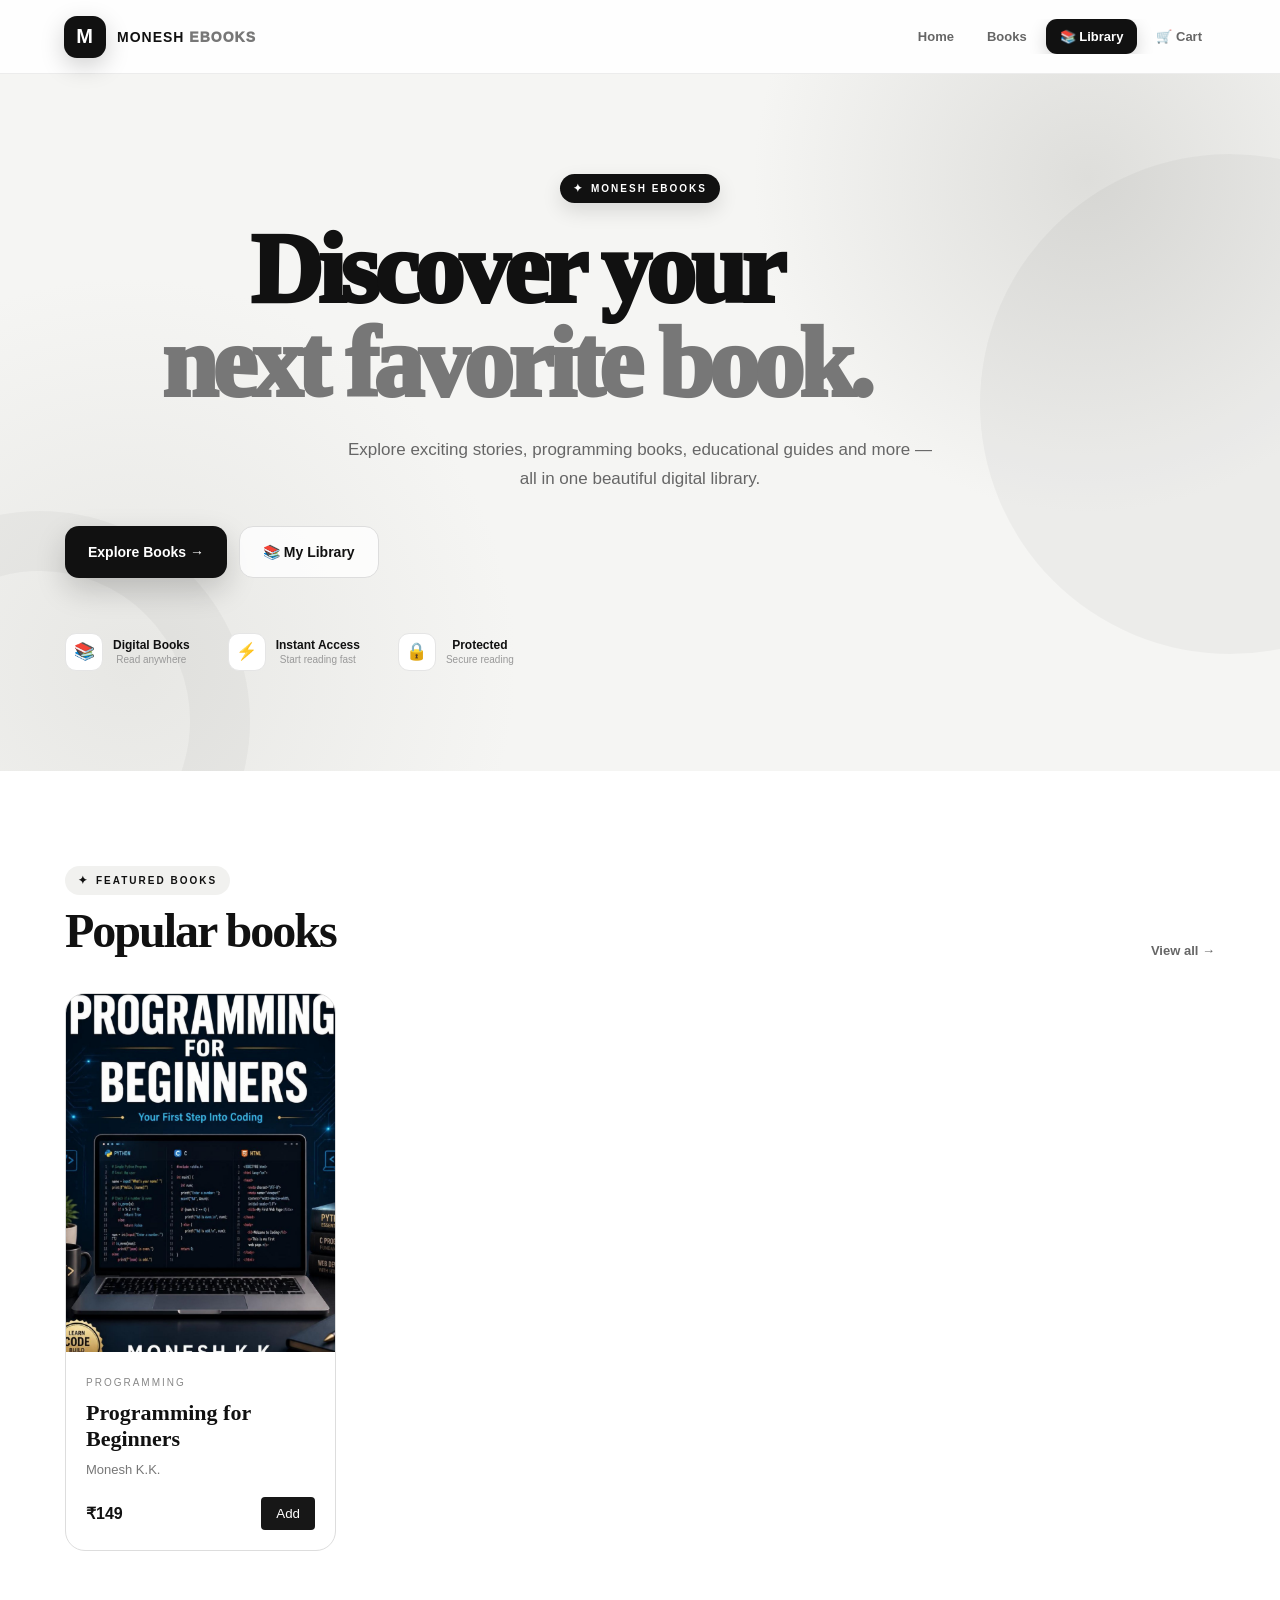
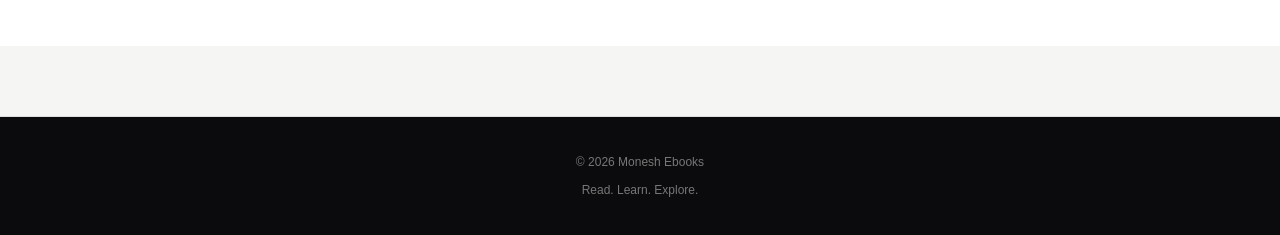
==== commit 80685030: "Update index.html" ====
--- a/index.html
+++ b/index.html
@@ -2,18 +2,12 @@
 <html lang="en">
 
 <head>
-
     <meta charset="UTF-8">
 
-    <meta
-        name="viewport"
-        content="width=device-width, initial-scale=1.0"
-    >
-
-    <meta
-        name="theme-color"
-        content="#0b0b0d"
-    >
+    <meta name="viewport"
+        content="width=device-width, initial-scale=1.0">
+
+    <meta name="theme-color" content="#0b0b0d">
 
     <title>Monesh Ebooks</title>
 
@@ -43,7 +37,7 @@
                 "Segoe UI",
                 sans-serif;
 
-            background: #f6f6f4;
+            background: #f5f5f3;
             color: #111;
             overflow-x: hidden;
         }
@@ -63,15 +57,15 @@
             top: 0;
             z-index: 1000;
 
-            height: 72px;
+            height: 74px;
 
             display: flex;
             align-items: center;
             justify-content: space-between;
 
-            padding: 0 6%;
-
-            background: rgba(255,255,255,0.82);
+            padding: 0 5%;
+
+            background: rgba(255,255,255,0.88);
 
             backdrop-filter: blur(20px);
             -webkit-backdrop-filter: blur(20px);
@@ -85,6 +79,8 @@
             align-items: center;
             gap: 11px;
 
+            flex-shrink: 0;
+
             font-size: 14px;
             font-weight: 800;
             letter-spacing: 1px;
@@ -92,23 +88,23 @@
 
 
         .brand-mark {
-            width: 40px;
-            height: 40px;
+            width: 42px;
+            height: 42px;
 
             display: flex;
             align-items: center;
             justify-content: center;
 
-            border-radius: 12px;
+            border-radius: 13px;
 
             background: #111;
-            color: white;
+            color: #fff;
 
             font-size: 20px;
             font-weight: 900;
 
             box-shadow:
-                0 8px 25px rgba(0,0,0,0.18);
+                0 8px 25px rgba(0,0,0,.18);
         }
 
 
@@ -118,34 +114,60 @@
 
 
         /* =========================
-           NAV
+           NAVIGATION
         ========================= */
 
         .nav {
             display: flex;
             align-items: center;
+
             gap: 5px;
+
+            overflow-x: auto;
+            scrollbar-width: none;
+        }
+
+        .nav::-webkit-scrollbar {
+            display: none;
         }
 
 
         .nav a {
+            white-space: nowrap;
+
             padding: 10px 14px;
 
-            border-radius: 10px;
+            border-radius: 11px;
 
             color: #666;
 
             font-size: 13px;
-            font-weight: 700;
-
-            transition: 0.25s;
+            font-weight: 750;
+
+            transition: .25s;
         }
 
 
         .nav a:hover {
             background: #111;
-            color: white;
+            color: #fff;
+
             transform: translateY(-2px);
+        }
+
+
+        /* Library button */
+
+        .library-btn {
+            background: #111;
+            color: #fff !important;
+
+            box-shadow:
+                0 7px 18px rgba(0,0,0,.16);
+        }
+
+        .library-btn:hover {
+            background: #2b2b2b !important;
         }
 
 
@@ -156,7 +178,7 @@
         .hero {
             position: relative;
 
-            min-height: 650px;
+            min-height: 680px;
 
             display: flex;
             align-items: center;
@@ -165,56 +187,58 @@
 
             background:
                 radial-gradient(
-                    circle at 85% 20%,
-                    #d8d8d8,
-                    transparent 28%
+                    circle at 85% 15%,
+                    #dededb,
+                    transparent 27%
                 ),
                 radial-gradient(
-                    circle at 15% 90%,
-                    #e5e5e5,
+                    circle at 10% 85%,
+                    #e7e7e4,
                     transparent 30%
                 ),
-                #f6f6f4;
-        }
-
-
-        /* Decorative circles */
+                #f5f5f3;
+        }
+
+
+        /* Large background circle */
 
         .hero::before {
             content: "";
 
             position: absolute;
 
-            width: 420px;
-            height: 420px;
-
-            right: -170px;
+            width: 500px;
+            height: 500px;
+
+            right: -200px;
             top: 80px;
 
             border-radius: 50%;
 
             background: #111;
 
-            opacity: 0.035;
-        }
-
+            opacity: .035;
+        }
+
+
+        /* Small background circle */
 
         .hero::after {
             content: "";
 
             position: absolute;
 
-            width: 280px;
-            height: 280px;
-
-            left: -150px;
-            bottom: -150px;
-
-            border: 55px solid #111;
+            width: 300px;
+            height: 300px;
+
+            left: -170px;
+            bottom: -160px;
+
+            border: 60px solid #111;
 
             border-radius: 50%;
 
-            opacity: 0.035;
+            opacity: .035;
         }
 
 
@@ -228,27 +252,47 @@
         }
 
 
+        /* =========================
+           HERO BADGE
+        ========================= */
+
         .kicker {
-            display: inline-block;
-
-            margin-bottom: 18px;
+            display: inline-flex;
+            align-items: center;
+            gap: 7px;
+
+            margin-bottom: 20px;
 
             padding: 8px 13px;
 
             border-radius: 100px;
 
             background: #111;
-            color: white;
+            color: #fff;
 
             font-size: 10px;
             font-weight: 900;
 
             letter-spacing: 2px;
-        }
-
+
+            box-shadow:
+                0 8px 20px rgba(0,0,0,.12);
+        }
+
+
+        .kicker::before {
+            content: "✦";
+
+            font-size: 11px;
+        }
+
+
+        /* =========================
+           HERO TITLE
+        ========================= */
 
         .hero h1 {
-            max-width: 850px;
+            max-width: 900px;
 
             font-size: clamp(
                 48px,
@@ -256,7 +300,7 @@
                 100px
             );
 
-            line-height: 0.92;
+            line-height: .94;
 
             letter-spacing: -5px;
 
@@ -265,12 +309,14 @@
 
 
         .hero h1 span {
+            display: block;
+
             color: #777;
         }
 
 
         .hero-description {
-            max-width: 550px;
+            max-width: 570px;
 
             margin-top: 28px;
 
@@ -283,7 +329,7 @@
 
 
         /* =========================
-           HERO BUTTONS
+           BUTTONS
         ========================= */
 
         .hero-buttons {
@@ -312,21 +358,22 @@
             font-size: 14px;
             font-weight: 800;
 
-            transition: 0.25s;
+            transition: .25s;
         }
 
 
         .btn-dark {
             background: #111;
-            color: white;
+            color: #fff;
 
             box-shadow:
-                0 12px 30px rgba(0,0,0,0.18);
+                0 12px 30px rgba(0,0,0,.18);
         }
 
 
         .btn-light {
-            background: white;
+            background: rgba(255,255,255,.8);
+
             color: #111;
 
             border: 1px solid #ddd;
@@ -334,46 +381,80 @@
 
 
         .btn:hover {
-            transform: translateY(-3px);
-        }
-
-
-        /* =========================
-           STATS
+            transform: translateY(-4px);
+
+            box-shadow:
+                0 15px 30px rgba(0,0,0,.14);
+        }
+
+
+        /* =========================
+           HERO STATS
         ========================= */
 
         .hero-stats {
             display: flex;
 
-            gap: 35px;
+            gap: 38px;
 
             margin-top: 55px;
+        }
+
+
+        .stat {
+            display: flex;
+            align-items: center;
+
+            gap: 10px;
+        }
+
+
+        .stat-icon {
+            width: 38px;
+            height: 38px;
+
+            display: flex;
+            align-items: center;
+            justify-content: center;
+
+            border-radius: 11px;
+
+            background: #fff;
+
+            border: 1px solid #e5e5e5;
+
+            font-size: 17px;
         }
 
 
         .stat strong {
             display: block;
 
-            font-size: 25px;
-            font-weight: 900;
+            font-size: 12px;
+
+            font-weight: 850;
         }
 
 
         .stat small {
-            color: #888;
-
-            font-size: 11px;
-        }
-
-
-        /* =========================
-           BOOK SECTION
+            display: block;
+
+            margin-top: 2px;
+
+            color: #999;
+
+            font-size: 10px;
+        }
+
+
+        /* =========================
+           FEATURED SECTION
         ========================= */
 
         .section {
-            padding: 90px 0;
-
-            background: white;
+            padding: 95px 0;
+
+            background: #fff;
         }
 
 
@@ -394,9 +475,18 @@
         }
 
 
+        .section-heading .kicker {
+            margin-bottom: 8px;
+
+            background: #f1f1ef;
+
+            color: #111;
+
+            box-shadow: none;
+        }
+
+
         .section-heading h2 {
-            margin-top: 8px;
-
             font-size: clamp(
                 30px,
                 5vw,
@@ -404,20 +494,32 @@
             );
 
             letter-spacing: -2px;
-        }
-
-
-        .section-heading > a {
+
+            font-weight: 900;
+        }
+
+
+        .view-all {
+            display: inline-flex;
+
+            align-items: center;
+
+            gap: 5px;
+
+            color: #666;
+
             font-size: 13px;
 
             font-weight: 800;
 
-            color: #666;
-        }
-
-
-        .section-heading > a:hover {
+            transition: .2s;
+        }
+
+
+        .view-all:hover {
             color: #111;
+
+            transform: translateX(3px);
         }
 
 
@@ -449,10 +551,10 @@
 
 
         .book-grid > *:hover {
-            transform: translateY(-7px);
+            transform: translateY(-8px);
 
             box-shadow:
-                0 18px 40px rgba(0,0,0,0.12);
+                0 20px 45px rgba(0,0,0,.12);
         }
 
 
@@ -461,7 +563,7 @@
         ========================= */
 
         .footer {
-            padding: 35px 20px;
+            padding: 38px 20px;
 
             background: #0b0b0d;
 
@@ -484,7 +586,7 @@
             }
 
             .hero {
-                min-height: 580px;
+                min-height: 610px;
             }
 
             .hero h1 {
@@ -506,53 +608,60 @@
         @media (max-width: 600px) {
 
             .header {
-                height: 64px;
-
-                padding: 0 15px;
+                height: 65px;
+
+                padding: 0 12px;
+
+                gap: 10px;
             }
 
 
             .brand {
-                font-size: 11px;
-
-                letter-spacing: .7px;
+                font-size: 10px;
+
+                gap: 7px;
             }
 
 
             .brand-mark {
-                width: 36px;
-                height: 36px;
+                width: 35px;
+                height: 35px;
 
                 border-radius: 10px;
 
                 font-size: 17px;
             }
 
-
-            /* Mobile navigation */
 
             .nav {
                 gap: 2px;
+
+                flex: 1;
+
+                justify-content: flex-end;
             }
 
 
             .nav a {
-                padding: 8px;
-
-                font-size: 11px;
-            }
-
-
-            .nav a:nth-child(3),
-            .nav a:nth-child(4) {
-                display: none;
-            }
-
-
-            /* Hero */
+                padding: 8px 9px;
+
+                font-size: 10px;
+            }
+
+
+            /* Keep Library visible */
+
+            .library-btn {
+                padding: 8px 10px !important;
+            }
+
+
+            /* =====================
+               MOBILE HERO
+            ===================== */
 
             .hero {
-                min-height: 600px;
+                min-height: 650px;
 
                 align-items: center;
             }
@@ -568,18 +677,18 @@
 
                 padding: 7px 11px;
 
-                margin-bottom: 16px;
+                margin-bottom: 17px;
             }
 
 
             .hero h1 {
                 font-size: clamp(
-                    48px,
-                    15vw,
-                    68px
+                    45px,
+                    14vw,
+                    65px
                 );
 
-                line-height: .94;
+                line-height: .95;
 
                 letter-spacing: -3px;
             }
@@ -599,7 +708,7 @@
 
                 align-items: stretch;
 
-                margin-top: 28px;
+                margin-top: 27px;
             }
 
 
@@ -611,26 +720,43 @@
 
 
             .hero-stats {
-                gap: 22px;
-
-                margin-top: 38px;
+                gap: 13px;
+
+                margin-top: 40px;
+
+                justify-content: space-between;
+            }
+
+
+            .stat {
+                gap: 6px;
+            }
+
+
+            .stat-icon {
+                width: 32px;
+                height: 32px;
+
+                font-size: 14px;
             }
 
 
             .stat strong {
-                font-size: 21px;
+                font-size: 10px;
             }
 
 
             .stat small {
-                font-size: 9px;
-            }
-
-
-            /* Books */
+                font-size: 8px;
+            }
+
+
+            /* =====================
+               MOBILE BOOKS
+            ===================== */
 
             .section {
-                padding: 60px 0;
+                padding: 65px 0;
             }
 
 
@@ -640,8 +766,6 @@
 
 
             .section-heading {
-                align-items: end;
-
                 margin-bottom: 25px;
             }
 
@@ -653,7 +777,12 @@
             }
 
 
-            .section-heading > a {
+            .section-heading .kicker {
+                font-size: 8px;
+            }
+
+
+            .view-all {
                 font-size: 11px;
             }
 
@@ -674,32 +803,32 @@
 
 
         /* =========================
-           VERY SMALL PHONES
+           SMALL PHONES
         ========================= */
 
         @media (max-width: 380px) {
 
+            .brand span:last-child {
+                display: none;
+            }
+
+
             .nav a {
-                padding: 6px;
-
-                font-size: 10px;
+                padding: 7px;
+
+                font-size: 9px;
             }
 
 
             .hero h1 {
-                font-size: 47px;
+                font-size: 45px;
 
                 letter-spacing: -2.5px;
             }
 
 
             .hero-stats {
-                gap: 15px;
-            }
-
-
-            .stat strong {
-                font-size: 19px;
+                gap: 8px;
             }
 
         }
@@ -744,12 +873,16 @@
             Books
         </a>
 
-        <a href="library.html">
-            Library
+        <!-- LIBRARY BUTTON -->
+        <a
+            href="library.html"
+            class="library-btn"
+        >
+            📚 Library
         </a>
 
         <a href="cart.html">
-            Cart
+            🛒 Cart
         </a>
 
     </nav>
@@ -772,16 +905,16 @@
 
 
         <h1>
-            Stories worth
-            <span>keeping.</span>
+            Discover your
+            <span>next favorite book.</span>
         </h1>
 
 
         <p class="hero-description">
 
-            Discover exciting adventures,
-            programming books, educational guides
-            and stories designed to stay with you.
+            Explore exciting stories, programming books,
+            educational guides and more — all in one
+            beautiful digital library.
 
         </p>
 
@@ -797,10 +930,10 @@
 
 
             <a
-                href="#featured"
+                href="library.html"
                 class="btn btn-light"
             >
-                Featured Books
+                📚 My Library
             </a>
 
         </div>
@@ -810,33 +943,51 @@
 
             <div class="stat">
 
-                <strong>📚</strong>
-
-                <small>
-                    Digital Books
-                </small>
+                <div class="stat-icon">
+                    📚
+                </div>
+
+                <div>
+                    <strong>Digital Books</strong>
+
+                    <small>
+                        Read anywhere
+                    </small>
+                </div>
 
             </div>
 
 
             <div class="stat">
 
-                <strong>⚡</strong>
-
-                <small>
-                    Instant Access
-                </small>
+                <div class="stat-icon">
+                    ⚡
+                </div>
+
+                <div>
+                    <strong>Instant Access</strong>
+
+                    <small>
+                        Start reading fast
+                    </small>
+                </div>
 
             </div>
 
 
             <div class="stat">
 
-                <strong>🔒</strong>
-
-                <small>
-                    Protected Reading
-                </small>
+                <div class="stat-icon">
+                    🔒
+                </div>
+
+                <div>
+                    <strong>Protected</strong>
+
+                    <small>
+                        Secure reading
+                    </small>
+                </div>
 
             </div>
 
@@ -865,7 +1016,7 @@
             <div>
 
                 <p class="kicker">
-                    FEATURED
+                    FEATURED BOOKS
                 </p>
 
                 <h2>
@@ -875,7 +1026,10 @@
             </div>
 
 
-            <a href="books.html">
+            <a
+                href="books.html"
+                class="view-all"
+            >
                 View all →
             </a>
 
@@ -901,6 +1055,8 @@
 <footer class="footer">
 
     © 2026 Monesh Ebooks
+    <br><br>
+    Read. Learn. Explore.
 
 </footer>
 
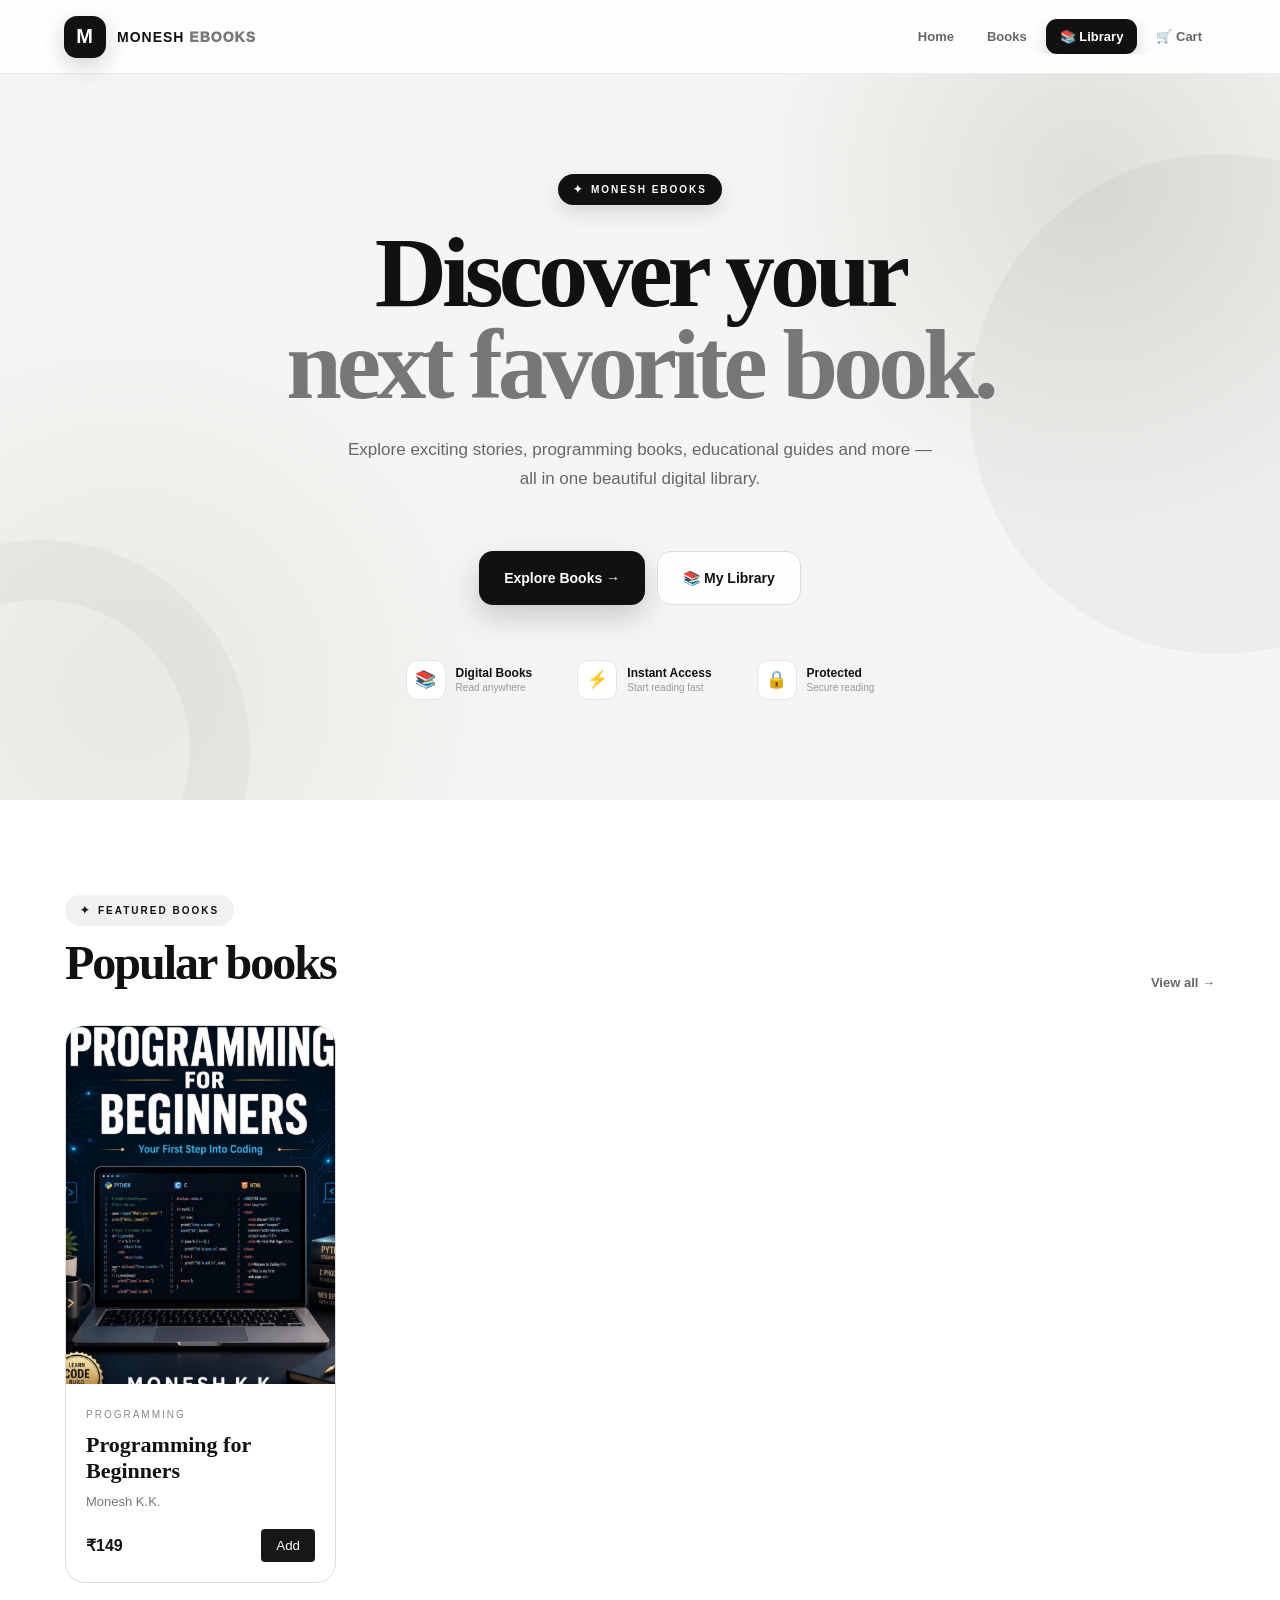
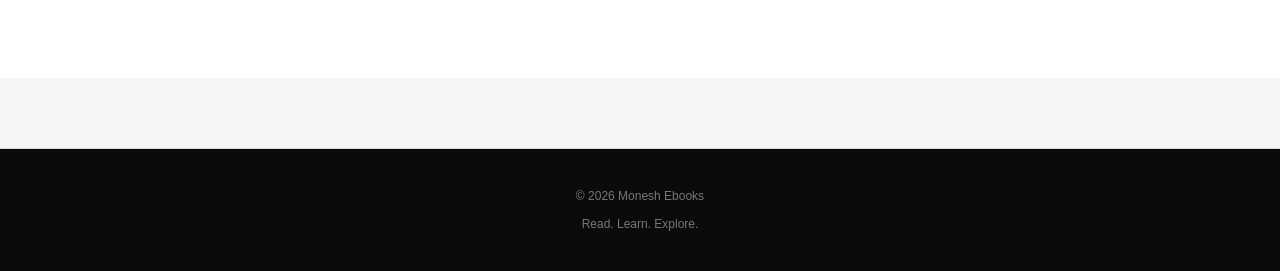
==== commit afd75167: "Update index.html" ====
--- a/index.html
+++ b/index.html
@@ -2,10 +2,10 @@
 <html lang="en">
 
 <head>
+
     <meta charset="UTF-8">
 
-    <meta name="viewport"
-        content="width=device-width, initial-scale=1.0">
+    <meta name="viewport" content="width=device-width, initial-scale=1.0">
 
     <meta name="theme-color" content="#0b0b0d">
 
@@ -39,6 +39,7 @@
 
             background: #f5f5f3;
             color: #111;
+
             overflow-x: hidden;
         }
 
@@ -53,58 +54,84 @@
         ========================= */
 
         .header {
+
             position: sticky;
+
             top: 0;
+
             z-index: 1000;
 
             height: 74px;
 
             display: flex;
+
             align-items: center;
+
             justify-content: space-between;
 
             padding: 0 5%;
 
-            background: rgba(255,255,255,0.88);
-
-            backdrop-filter: blur(20px);
-            -webkit-backdrop-filter: blur(20px);
-
-            border-bottom: 1px solid rgba(0,0,0,0.07);
-        }
-
+            background:
+                rgba(255,255,255,0.9);
+
+            backdrop-filter:
+                blur(20px);
+
+            -webkit-backdrop-filter:
+                blur(20px);
+
+            border-bottom:
+                1px solid rgba(0,0,0,0.07);
+        }
+
+
+        /* =========================
+           BRAND
+        ========================= */
 
         .brand {
+
             display: flex;
+
             align-items: center;
+
             gap: 11px;
 
             flex-shrink: 0;
 
             font-size: 14px;
+
             font-weight: 800;
+
             letter-spacing: 1px;
         }
 
 
         .brand-mark {
+
             width: 42px;
+
             height: 42px;
 
             display: flex;
+
             align-items: center;
+
             justify-content: center;
 
             border-radius: 13px;
 
             background: #111;
-            color: #fff;
+
+            color: white;
 
             font-size: 20px;
+
             font-weight: 900;
 
             box-shadow:
-                0 8px 25px rgba(0,0,0,.18);
+                0 8px 25px
+                rgba(0,0,0,0.18);
         }
 
 
@@ -118,14 +145,18 @@
         ========================= */
 
         .nav {
+
             display: flex;
+
             align-items: center;
 
             gap: 5px;
 
             overflow-x: auto;
+
             scrollbar-width: none;
         }
+
 
         .nav::-webkit-scrollbar {
             display: none;
@@ -133,6 +164,7 @@
 
 
         .nav a {
+
             white-space: nowrap;
 
             padding: 10px 14px;
@@ -142,32 +174,42 @@
             color: #666;
 
             font-size: 13px;
+
             font-weight: 750;
 
-            transition: .25s;
+            transition:
+                0.25s;
         }
 
 
         .nav a:hover {
+
             background: #111;
-            color: #fff;
-
-            transform: translateY(-2px);
+
+            color: white;
+
+            transform:
+                translateY(-2px);
         }
 
 
         /* Library button */
 
         .library-btn {
+
             background: #111;
-            color: #fff !important;
+
+            color: white !important;
 
             box-shadow:
-                0 7px 18px rgba(0,0,0,.16);
-        }
+                0 7px 18px
+                rgba(0,0,0,0.16);
+        }
+
 
         .library-btn:hover {
-            background: #2b2b2b !important;
+
+            background: #292929 !important;
         }
 
 
@@ -176,41 +218,53 @@
         ========================= */
 
         .hero {
+
             position: relative;
 
-            min-height: 680px;
+            min-height: 690px;
 
             display: flex;
+
             align-items: center;
 
+            justify-content: center;
+
             overflow: hidden;
 
+            text-align: center;
+
             background:
+
                 radial-gradient(
                     circle at 85% 15%,
                     #dededb,
                     transparent 27%
                 ),
+
                 radial-gradient(
                     circle at 10% 85%,
                     #e7e7e4,
                     transparent 30%
                 ),
+
                 #f5f5f3;
         }
 
 
-        /* Large background circle */
+        /* Background circle */
 
         .hero::before {
+
             content: "";
 
             position: absolute;
 
             width: 500px;
+
             height: 500px;
 
-            right: -200px;
+            right: -190px;
+
             top: 80px;
 
             border-radius: 50%;
@@ -221,20 +275,24 @@
         }
 
 
-        /* Small background circle */
+        /* Background ring */
 
         .hero::after {
+
             content: "";
 
             position: absolute;
 
             width: 300px;
+
             height: 300px;
 
             left: -170px;
+
             bottom: -160px;
 
-            border: 60px solid #111;
+            border:
+                60px solid #111;
 
             border-radius: 50%;
 
@@ -242,45 +300,68 @@
         }
 
 
+        /* =========================
+           HERO CONTENT
+        ========================= */
+
         .hero-content {
+
             position: relative;
+
             z-index: 2;
 
-            width: min(1150px, 90%);
-
-            margin: auto;
-        }
-
-
-        /* =========================
-           HERO BADGE
+            width:
+                min(1150px, 90%);
+
+            margin:
+                0 auto;
+
+            display: flex;
+
+            flex-direction: column;
+
+            align-items: center;
+
+            justify-content: center;
+        }
+
+
+        /* =========================
+           BADGE
         ========================= */
 
         .kicker {
+
             display: inline-flex;
+
             align-items: center;
+
             gap: 7px;
 
-            margin-bottom: 20px;
-
-            padding: 8px 13px;
+            margin-bottom: 22px;
+
+            padding: 9px 15px;
 
             border-radius: 100px;
 
             background: #111;
-            color: #fff;
+
+            color: white;
 
             font-size: 10px;
+
             font-weight: 900;
 
             letter-spacing: 2px;
 
             box-shadow:
-                0 8px 20px rgba(0,0,0,.12);
+                0 8px 20px
+                rgba(0,0,0,.12);
         }
 
 
         .kicker::before {
+
             content: "✦";
 
             font-size: 11px;
@@ -292,51 +373,76 @@
         ========================= */
 
         .hero h1 {
-            max-width: 900px;
-
-            font-size: clamp(
-                48px,
-                8vw,
-                100px
-            );
-
-            line-height: .94;
-
-            letter-spacing: -5px;
-
-            font-weight: 950;
+
+            width: 100%;
+
+            max-width: 1050px;
+
+            margin:
+                0 auto;
+
+            text-align: center;
+
+            font-family:
+                Georgia,
+                "Times New Roman",
+                serif;
+
+            font-size:
+                clamp(50px, 8vw, 100px);
+
+            line-height:
+                .92;
+
+            letter-spacing:
+                -5px;
+
+            font-weight:
+                900;
         }
 
 
         .hero h1 span {
+
             display: block;
 
             color: #777;
         }
 
 
+        /* =========================
+           DESCRIPTION
+        ========================= */
+
         .hero-description {
-            max-width: 570px;
-
-            margin-top: 28px;
+
+            max-width: 610px;
+
+            margin:
+                30px auto 0;
 
             color: #666;
 
             font-size: 17px;
 
             line-height: 1.7;
-        }
-
-
-        /* =========================
-           BUTTONS
+
+            text-align: center;
+        }
+
+
+        /* =========================
+           HERO BUTTONS
         ========================= */
 
         .hero-buttons {
+
             display: flex;
 
             align-items: center;
 
+            justify-content: center;
+
             gap: 12px;
 
             margin-top: 32px;
@@ -344,47 +450,61 @@
 
 
         .btn {
-            min-height: 52px;
+
+            min-height: 54px;
 
             display: inline-flex;
 
             align-items: center;
+
             justify-content: center;
 
-            padding: 0 23px;
+            padding:
+                0 25px;
 
             border-radius: 14px;
 
             font-size: 14px;
+
             font-weight: 800;
 
-            transition: .25s;
+            transition:
+                .25s;
         }
 
 
         .btn-dark {
+
             background: #111;
-            color: #fff;
+
+            color: white;
 
             box-shadow:
-                0 12px 30px rgba(0,0,0,.18);
+                0 12px 30px
+                rgba(0,0,0,.18);
         }
 
 
         .btn-light {
-            background: rgba(255,255,255,.8);
+
+            background:
+                rgba(255,255,255,.9);
 
             color: #111;
 
-            border: 1px solid #ddd;
+            border:
+                1px solid #ddd;
         }
 
 
         .btn:hover {
-            transform: translateY(-4px);
+
+            transform:
+                translateY(-4px);
 
             box-shadow:
-                0 15px 30px rgba(0,0,0,.14);
+                0 15px 30px
+                rgba(0,0,0,.14);
         }
 
 
@@ -393,41 +513,56 @@
         ========================= */
 
         .hero-stats {
+
             display: flex;
 
-            gap: 38px;
+            align-items: center;
+
+            justify-content: center;
+
+            gap: 45px;
 
             margin-top: 55px;
         }
 
 
         .stat {
+
             display: flex;
+
             align-items: center;
 
             gap: 10px;
+
+            text-align: left;
         }
 
 
         .stat-icon {
-            width: 38px;
-            height: 38px;
+
+            width: 40px;
+
+            height: 40px;
 
             display: flex;
+
             align-items: center;
+
             justify-content: center;
 
             border-radius: 11px;
 
-            background: #fff;
-
-            border: 1px solid #e5e5e5;
+            background: white;
+
+            border:
+                1px solid #e5e5e5;
 
             font-size: 17px;
         }
 
 
         .stat strong {
+
             display: block;
 
             font-size: 12px;
@@ -437,6 +572,7 @@
 
 
         .stat small {
+
             display: block;
 
             margin-top: 2px;
@@ -452,74 +588,92 @@
         ========================= */
 
         .section {
-            padding: 95px 0;
-
-            background: #fff;
+
+            padding:
+                95px 0;
+
+            background: white;
         }
 
 
         .container {
-            width: min(1150px, 90%);
-
-            margin: auto;
+
+            width:
+                min(1150px, 90%);
+
+            margin:
+                auto;
         }
 
 
         .section-heading {
+
             display: flex;
 
             align-items: end;
-            justify-content: space-between;
-
-            margin-bottom: 35px;
+
+            justify-content:
+                space-between;
+
+            margin-bottom:
+                35px;
         }
 
 
         .section-heading .kicker {
-            margin-bottom: 8px;
-
-            background: #f1f1ef;
+
+            margin-bottom:
+                9px;
+
+            background:
+                #f1f1ef;
+
+            color:
+                #111;
+
+            box-shadow:
+                none;
+        }
+
+
+        .section-heading h2 {
+
+            font-size:
+                clamp(30px, 5vw, 48px);
+
+            letter-spacing:
+                -2px;
+
+            font-weight:
+                900;
+        }
+
+
+        .view-all {
+
+            display: inline-flex;
+
+            align-items: center;
+
+            gap: 5px;
+
+            color: #666;
+
+            font-size: 13px;
+
+            font-weight: 800;
+
+            transition:
+                .2s;
+        }
+
+
+        .view-all:hover {
 
             color: #111;
 
-            box-shadow: none;
-        }
-
-
-        .section-heading h2 {
-            font-size: clamp(
-                30px,
-                5vw,
-                48px
-            );
-
-            letter-spacing: -2px;
-
-            font-weight: 900;
-        }
-
-
-        .view-all {
-            display: inline-flex;
-
-            align-items: center;
-
-            gap: 5px;
-
-            color: #666;
-
-            font-size: 13px;
-
-            font-weight: 800;
-
-            transition: .2s;
-        }
-
-
-        .view-all:hover {
-            color: #111;
-
-            transform: translateX(3px);
+            transform:
+                translateX(3px);
         }
 
 
@@ -528,6 +682,7 @@
         ========================= */
 
         .book-grid {
+
             display: grid;
 
             grid-template-columns:
@@ -538,6 +693,7 @@
 
 
         .book-grid > * {
+
             min-width: 0;
 
             border-radius: 20px;
@@ -551,10 +707,13 @@
 
 
         .book-grid > *:hover {
-            transform: translateY(-8px);
+
+            transform:
+                translateY(-8px);
 
             box-shadow:
-                0 20px 45px rgba(0,0,0,.12);
+                0 20px 45px
+                rgba(0,0,0,.12);
         }
 
 
@@ -563,15 +722,21 @@
         ========================= */
 
         .footer {
-            padding: 38px 20px;
-
-            background: #0b0b0d;
-
-            color: #777;
-
-            text-align: center;
-
-            font-size: 12px;
+
+            padding:
+                40px 20px;
+
+            background:
+                #0b0b0d;
+
+            color:
+                #777;
+
+            text-align:
+                center;
+
+            font-size:
+                12px;
         }
 
 
@@ -582,18 +747,31 @@
         @media (max-width: 900px) {
 
             .header {
-                padding: 0 25px;
-            }
+
+                padding:
+                    0 25px;
+            }
+
 
             .hero {
-                min-height: 610px;
-            }
+
+                min-height:
+                    620px;
+            }
+
 
             .hero h1 {
-                font-size: 70px;
-            }
+
+                font-size:
+                    70px;
+
+                letter-spacing:
+                    -4px;
+            }
+
 
             .book-grid {
+
                 grid-template-columns:
                     repeat(2, 1fr);
             }
@@ -608,227 +786,339 @@
         @media (max-width: 600px) {
 
             .header {
-                height: 65px;
-
-                padding: 0 12px;
-
-                gap: 10px;
+
+                height:
+                    65px;
+
+                padding:
+                    0 12px;
+
+                gap:
+                    8px;
             }
 
 
             .brand {
-                font-size: 10px;
-
-                gap: 7px;
+
+                font-size:
+                    10px;
+
+                gap:
+                    7px;
             }
 
 
             .brand-mark {
-                width: 35px;
-                height: 35px;
-
-                border-radius: 10px;
-
-                font-size: 17px;
+
+                width:
+                    35px;
+
+                height:
+                    35px;
+
+                border-radius:
+                    10px;
+
+                font-size:
+                    17px;
             }
 
 
             .nav {
-                gap: 2px;
-
-                flex: 1;
-
-                justify-content: flex-end;
+
+                flex:
+                    1;
+
+                justify-content:
+                    flex-end;
+
+                gap:
+                    2px;
             }
 
 
             .nav a {
-                padding: 8px 9px;
-
-                font-size: 10px;
-            }
-
-
-            /* Keep Library visible */
+
+                padding:
+                    8px 9px;
+
+                font-size:
+                    10px;
+            }
+
 
             .library-btn {
-                padding: 8px 10px !important;
-            }
-
-
-            /* =====================
-               MOBILE HERO
-            ===================== */
+
+                padding:
+                    8px 10px !important;
+            }
+
+
+            /* HERO */
 
             .hero {
-                min-height: 650px;
-
-                align-items: center;
+
+                min-height:
+                    650px;
+
+                text-align:
+                    center;
             }
 
 
             .hero-content {
-                width: 90%;
+
+                width:
+                    91%;
+
+                align-items:
+                    center;
             }
 
 
             .kicker {
-                font-size: 9px;
-
-                padding: 7px 11px;
-
-                margin-bottom: 17px;
+
+                font-size:
+                    8px;
+
+                padding:
+                    7px 11px;
+
+                margin-bottom:
+                    18px;
             }
 
 
             .hero h1 {
-                font-size: clamp(
-                    45px,
-                    14vw,
-                    65px
-                );
-
-                line-height: .95;
-
-                letter-spacing: -3px;
+
+                max-width:
+                    100%;
+
+                font-size:
+                    clamp(45px, 14vw, 65px);
+
+                line-height:
+                    .95;
+
+                letter-spacing:
+                    -3px;
             }
 
 
             .hero-description {
-                margin-top: 22px;
-
-                font-size: 14px;
-
-                line-height: 1.65;
+
+                max-width:
+                    420px;
+
+                margin-top:
+                    22px;
+
+                font-size:
+                    14px;
+
+                line-height:
+                    1.65;
             }
 
 
             .hero-buttons {
-                flex-direction: column;
-
-                align-items: stretch;
-
-                margin-top: 27px;
+
+                width:
+                    100%;
+
+                flex-direction:
+                    column;
+
+                align-items:
+                    stretch;
+
+                margin-top:
+                    27px;
             }
 
 
             .btn {
-                width: 100%;
-
-                min-height: 50px;
-            }
-
+
+                width:
+                    100%;
+
+                min-height:
+                    50px;
+            }
+
+
+            /* STATS */
 
             .hero-stats {
-                gap: 13px;
-
-                margin-top: 40px;
-
-                justify-content: space-between;
+
+                width:
+                    100%;
+
+                gap:
+                    8px;
+
+                margin-top:
+                    38px;
+
+                justify-content:
+                    space-between;
             }
 
 
             .stat {
-                gap: 6px;
+
+                gap:
+                    5px;
             }
 
 
             .stat-icon {
-                width: 32px;
-                height: 32px;
-
-                font-size: 14px;
+
+                width:
+                    31px;
+
+                height:
+                    31px;
+
+                border-radius:
+                    9px;
+
+                font-size:
+                    13px;
             }
 
 
             .stat strong {
-                font-size: 10px;
+
+                font-size:
+                    9px;
             }
 
 
             .stat small {
-                font-size: 8px;
-            }
-
-
-            /* =====================
-               MOBILE BOOKS
-            ===================== */
+
+                font-size:
+                    7px;
+            }
+
+
+            /* BOOK SECTION */
 
             .section {
-                padding: 65px 0;
+
+                padding:
+                    65px 0;
             }
 
 
             .container {
-                width: 92%;
+
+                width:
+                    92%;
             }
 
 
             .section-heading {
-                margin-bottom: 25px;
+
+                margin-bottom:
+                    25px;
             }
 
 
             .section-heading h2 {
-                font-size: 30px;
-
-                letter-spacing: -1.5px;
+
+                font-size:
+                    30px;
+
+                letter-spacing:
+                    -1.5px;
             }
 
 
             .section-heading .kicker {
-                font-size: 8px;
+
+                font-size:
+                    8px;
             }
 
 
             .view-all {
-                font-size: 11px;
+
+                font-size:
+                    11px;
             }
 
 
             .book-grid {
+
                 grid-template-columns:
                     repeat(2, 1fr);
 
-                gap: 12px;
+                gap:
+                    12px;
             }
 
 
             .book-grid > * {
-                border-radius: 15px;
-            }
-
-        }
-
-
-        /* =========================
-           SMALL PHONES
+
+                border-radius:
+                    15px;
+            }
+
+        }
+
+
+        /* =========================
+           VERY SMALL PHONES
         ========================= */
 
         @media (max-width: 380px) {
 
             .brand span:last-child {
-                display: none;
+
+                display:
+                    none;
             }
 
 
             .nav a {
-                padding: 7px;
-
-                font-size: 9px;
+
+                padding:
+                    7px;
+
+                font-size:
+                    9px;
             }
 
 
             .hero h1 {
-                font-size: 45px;
-
-                letter-spacing: -2.5px;
+
+                font-size:
+                    44px;
+
+                letter-spacing:
+                    -2.5px;
             }
 
 
             .hero-stats {
-                gap: 8px;
+
+                gap:
+                    5px;
+            }
+
+
+            .stat strong {
+
+                font-size:
+                    8px;
+            }
+
+
+            .stat small {
+
+                font-size:
+                    6px;
             }
 
         }
@@ -846,6 +1136,7 @@
 ========================= -->
 
 <header class="header">
+
 
     <a
         href="index.html"
@@ -865,15 +1156,17 @@
 
     <nav class="nav">
 
+
         <a href="index.html">
             Home
         </a>
 
+
         <a href="books.html">
             Books
         </a>
 
-        <!-- LIBRARY BUTTON -->
+
         <a
             href="library.html"
             class="library-btn"
@@ -881,11 +1174,14 @@
             📚 Library
         </a>
 
+
         <a href="cart.html">
             🛒 Cart
         </a>
 
+
     </nav>
+
 
 </header>
 
@@ -897,7 +1193,9 @@
 
 <section class="hero">
 
+
     <div class="hero-content">
+
 
         <div class="kicker">
             MONESH EBOOKS
@@ -905,21 +1203,28 @@
 
 
         <h1>
+
             Discover your
-            <span>next favorite book.</span>
+
+            <span>
+                next favorite book.
+            </span>
+
         </h1>
 
 
         <p class="hero-description">
 
-            Explore exciting stories, programming books,
-            educational guides and more — all in one
+            Explore exciting stories,
+            programming books, educational
+            guides and more — all in one
             beautiful digital library.
 
         </p>
 
 
         <div class="hero-buttons">
+
 
             <a
                 href="books.html"
@@ -936,10 +1241,12 @@
                 📚 My Library
             </a>
 
+
         </div>
 
 
         <div class="hero-stats">
+
 
             <div class="stat">
 
@@ -948,11 +1255,15 @@
                 </div>
 
                 <div>
-                    <strong>Digital Books</strong>
+
+                    <strong>
+                        Digital Books
+                    </strong>
 
                     <small>
                         Read anywhere
                     </small>
+
                 </div>
 
             </div>
@@ -965,11 +1276,15 @@
                 </div>
 
                 <div>
-                    <strong>Instant Access</strong>
+
+                    <strong>
+                        Instant Access
+                    </strong>
 
                     <small>
                         Start reading fast
                     </small>
+
                 </div>
 
             </div>
@@ -982,18 +1297,25 @@
                 </div>
 
                 <div>
-                    <strong>Protected</strong>
+
+                    <strong>
+                        Protected
+                    </strong>
 
                     <small>
                         Secure reading
                     </small>
+
                 </div>
 
             </div>
 
+
         </div>
 
+
     </div>
+
 
 </section>
 
@@ -1008,10 +1330,12 @@
     id="featured"
 >
 
+
     <div class="container">
 
 
         <div class="section-heading">
+
 
             <div>
 
@@ -1033,6 +1357,7 @@
                 View all →
             </a>
 
+
         </div>
 
 
@@ -1044,6 +1369,7 @@
 
     </div>
 
+
 </section>
 
 
@@ -1055,7 +1381,9 @@
 <footer class="footer">
 
     © 2026 Monesh Ebooks
+
     <br><br>
+
     Read. Learn. Explore.
 
 </footer>
@@ -1073,27 +1401,27 @@
 
 <script>
 
-const featured =
-    document.getElementById(
-        "featuredBooks"
-    );
-
-
-if (
-    typeof books !== "undefined" &&
-    typeof createBookCard === "function"
-) {
-
-    books
-        .slice(0, 4)
-        .forEach(book => {
-
-            featured.innerHTML +=
-                createBookCard(book);
-
-        });
-
-}
+    const featured =
+        document.getElementById(
+            "featuredBooks"
+        );
+
+
+    if (
+        typeof books !== "undefined" &&
+        typeof createBookCard === "function"
+    ) {
+
+        books
+            .slice(0, 4)
+            .forEach(book => {
+
+                featured.innerHTML +=
+                    createBookCard(book);
+
+            });
+
+    }
 
 </script>
 
